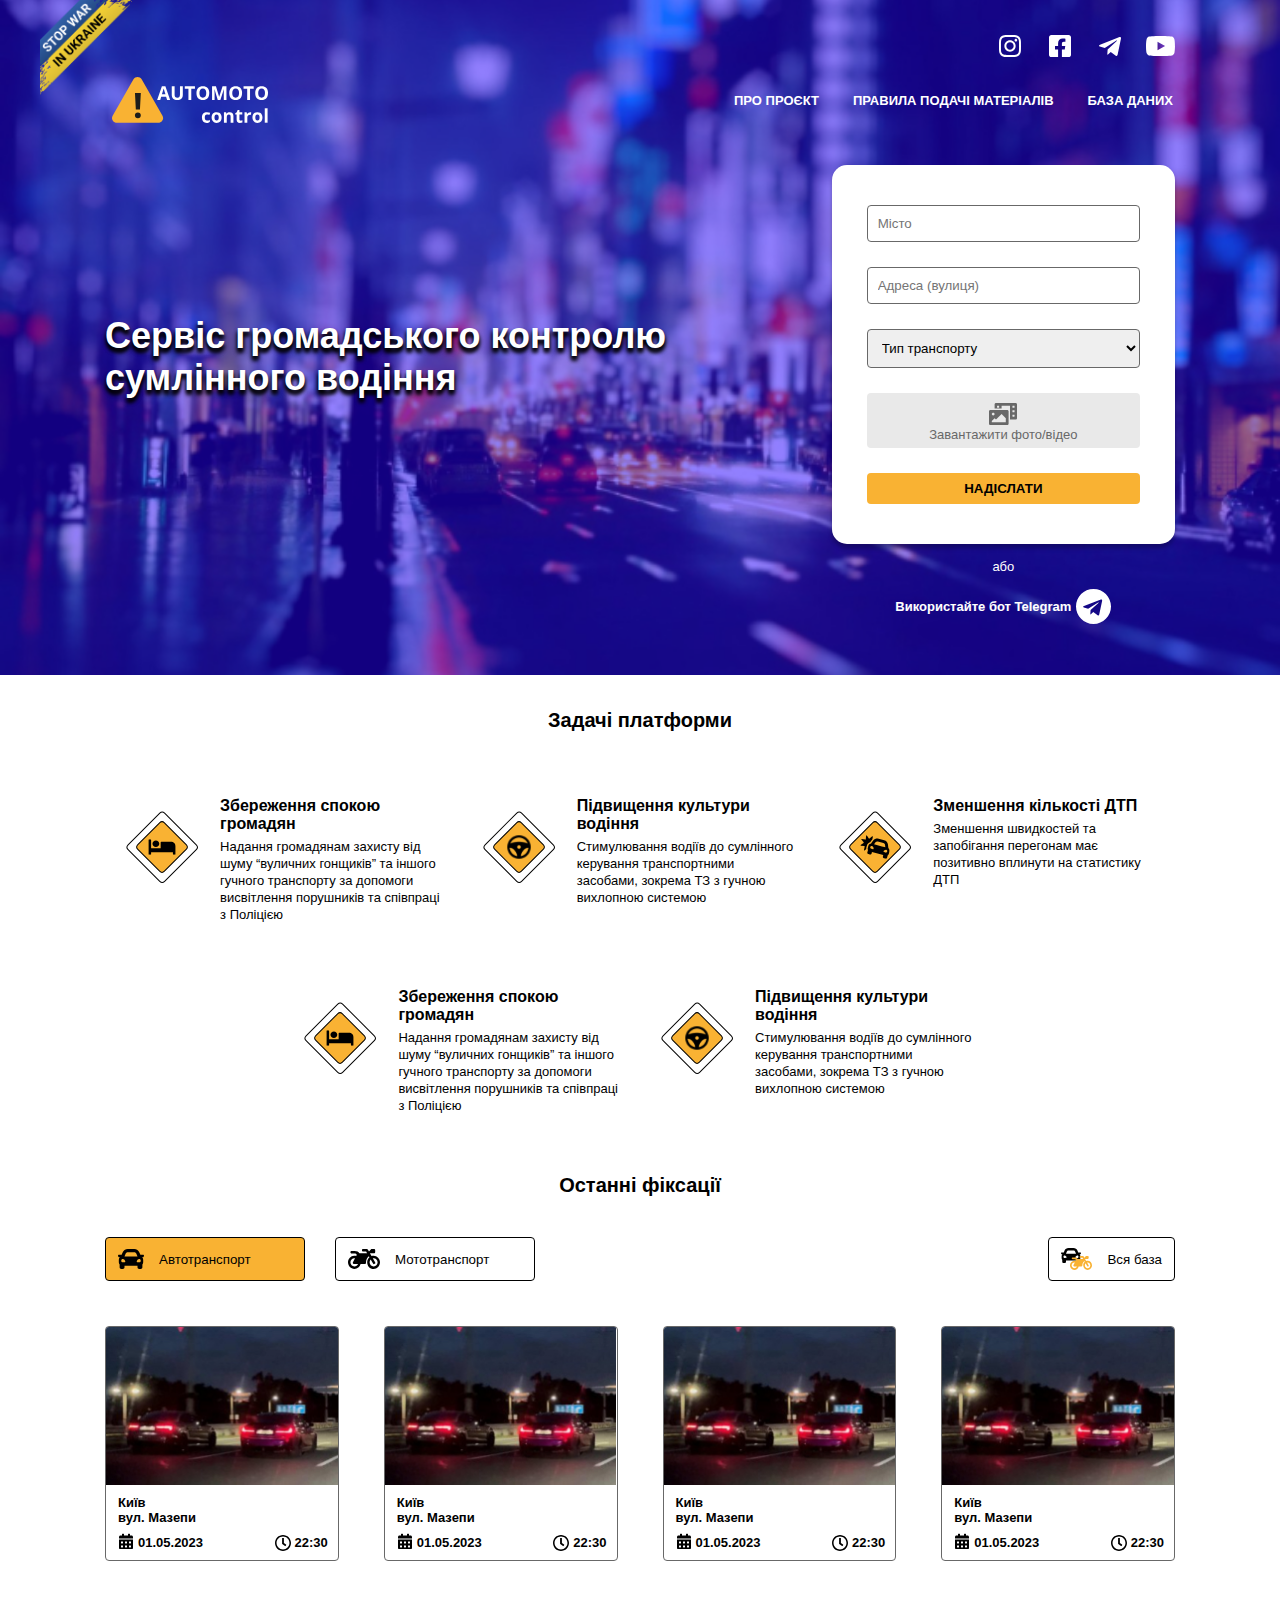
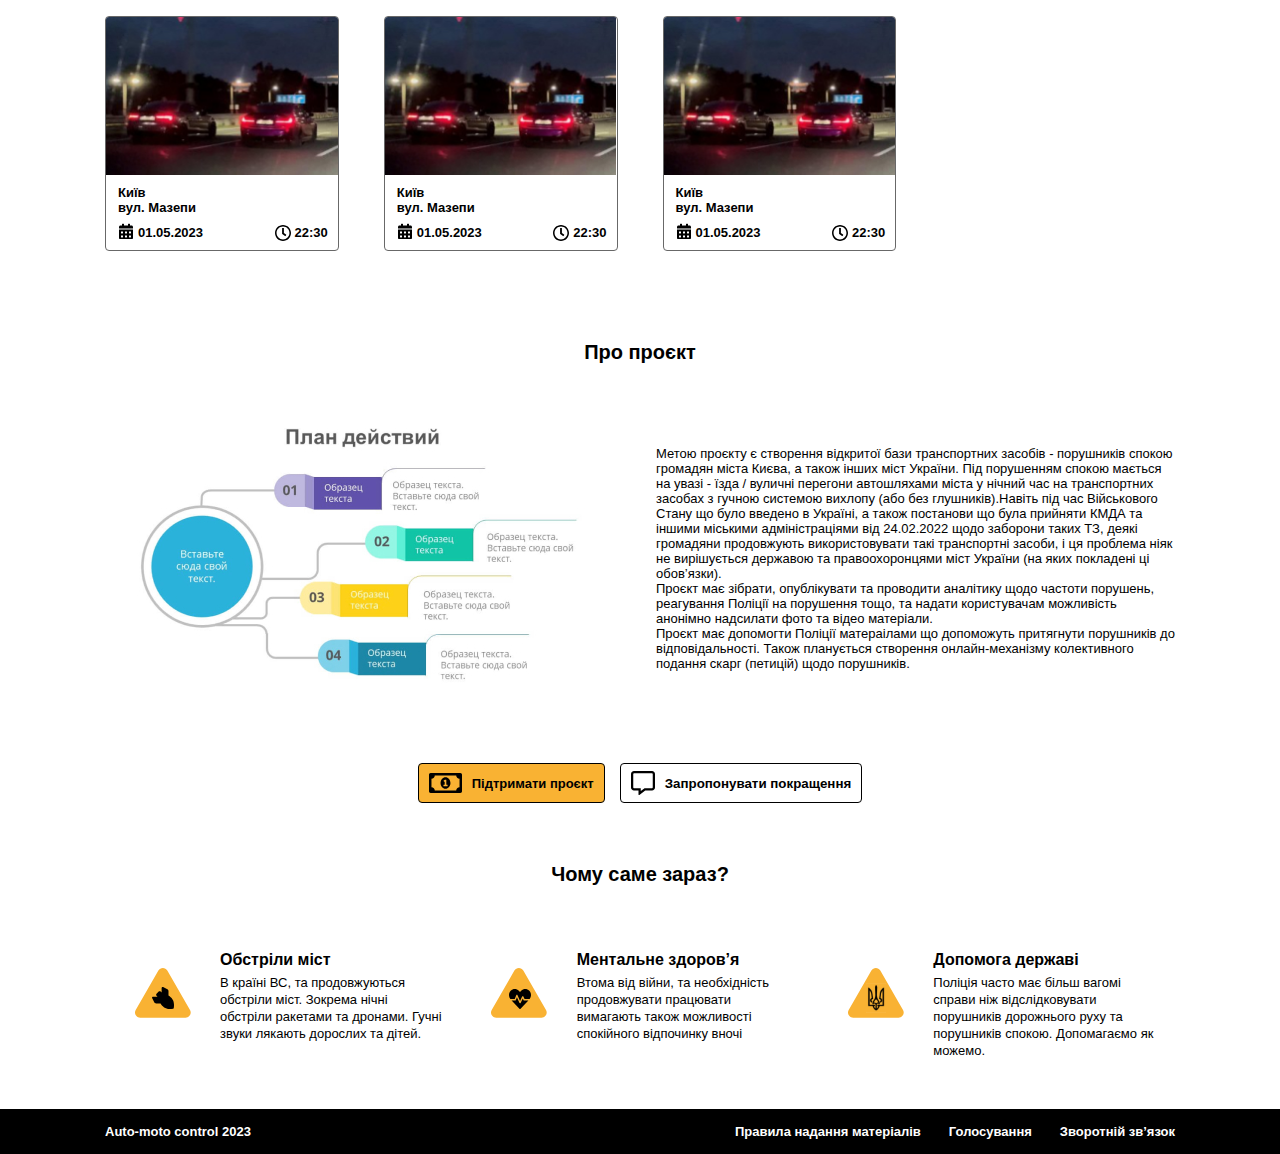
==== index.html @ 88e30402 "Tablet layout was implemented" ====
<!DOCTYPE html>
<html lang="uk">
<head>
  <meta charset="UTF-8">
  <meta http-equiv="X-UA-Compatible" content="IE=edge">
  <meta name="viewport" content="width=device-width, initial-scale=1.0">
  <title>Automoto control</title>
  <link rel="stylesheet" href="./style.css">
</head>
<body>
  <header>
    <div class="container">
      <div class="header-desktop">
        <img src="./images/stop-war-in-ukraine.png" alt="Stop war in Ukraine">
        <div class="social-media">
          <ul class="social-media-list">
            <li>
              <a href="">
                <svg width="22" height="22" viewBox="0 0 22 22" xmlns="http://www.w3.org/2000/svg">
                  <path d="M11.0026 5.35968C7.88117 5.35968 5.36338 7.87803 5.36338 11.0002C5.36338 14.1224 7.88117 16.6407 11.0026 16.6407C14.1241 16.6407 16.6419 14.1224 16.6419 11.0002C16.6419 7.87803 14.1241 5.35968 11.0026 5.35968ZM11.0026 14.6673C8.98546 14.6673 7.33638 13.0227 7.33638 11.0002C7.33638 8.97766 8.98055 7.33312 11.0026 7.33312C13.0247 7.33312 14.6689 8.97766 14.6689 11.0002C14.6689 13.0227 13.0198 14.6673 11.0026 14.6673ZM18.1874 5.12895C18.1874 5.8604 17.5985 6.44458 16.8721 6.44458C16.1457 6.44458 15.5568 5.85549 15.5568 5.12895C15.5568 4.40241 16.1457 3.81332 16.8721 3.81332C17.5985 3.81332 18.1874 4.40241 18.1874 5.12895ZM21.9224 6.46422C21.839 4.70186 21.4365 3.14078 20.1457 1.8546C18.8598 0.568425 17.2991 0.165391 15.5371 0.0775182C13.7212 -0.0260632 8.27871 -0.0260632 6.46276 0.0775182C4.70571 0.160972 3.14497 0.563516 1.85417 1.84969C0.563376 3.13587 0.165339 4.69695 0.0769954 6.45882C-0.026072 8.27518 -0.026072 13.7193 0.0769954 15.5357C0.160431 17.298 0.562885 18.8591 1.85368 20.1453C3.14448 21.4315 4.70031 21.834 6.46227 21.9224C8.27822 22.0255 13.7212 22.0255 15.5371 21.9224C17.2991 21.8389 18.8598 21.4364 20.1457 20.1453C21.4316 18.8591 21.8341 17.298 21.9224 15.5357C22.0255 13.7193 22.0255 8.28008 21.9224 6.46373V6.46422ZM19.5764 17.4851C19.1936 18.4473 18.4525 19.1885 17.4856 19.5763C16.0377 20.1507 12.6021 20.0182 11.0021 20.0182C9.40215 20.0182 5.96166 20.1458 4.51871 19.5763C3.55675 19.1934 2.81565 18.4522 2.42792 17.4851C1.85368 16.0369 1.9862 12.6006 1.9862 11.0002C1.9862 9.39984 1.85859 5.95858 2.42792 4.51532C2.81074 3.55314 3.55184 2.81187 4.51871 2.42405C5.96657 1.84969 9.40215 1.98224 11.0021 1.98224C12.6021 1.98224 16.0426 1.8546 17.4856 2.42405C18.4475 2.80696 19.1887 3.54823 19.5764 4.51532C20.1506 5.96349 20.0181 9.39984 20.0181 11.0002C20.0181 12.6006 20.1506 16.0418 19.5764 17.4851Z"/>
                </svg>
              </a>
            </li>
            <li>
              <a href="">
                <svg width="22" height="22" viewBox="0 0 22 22" xmlns="http://www.w3.org/2000/svg">
                  <path d="M19.6429 0H2.35714C1.05531 0 0 1.05531 0 2.35714V19.6429C0 20.9447 1.05531 22 2.35714 22H9.0971V14.5205H6.00335V11H9.0971V8.31679C9.0971 5.26478 10.9141 3.57893 13.697 3.57893C15.0297 3.57893 16.4234 3.81661 16.4234 3.81661V6.81214H14.8878C13.3748 6.81214 12.9029 7.75107 12.9029 8.71406V11H16.2805L15.7403 14.5205H12.9029V22H19.6429C20.9447 22 22 20.9447 22 19.6429V2.35714C22 1.05531 20.9447 0 19.6429 0Z"/>
                </svg>
              </a>
            </li>
            <li>
              <a href="">
                <svg width="22" height="19" viewBox="0 0 22 19" xmlns="http://www.w3.org/2000/svg">
                  <path d="M21.937 1.72963L18.617 17.8529C18.3665 18.9909 17.7134 19.2741 16.7852 18.738L11.7267 14.8994L9.28582 17.3168C9.01571 17.595 8.78979 17.8276 8.26921 17.8276L8.63264 12.5223L18.008 3.79815C18.4157 3.42389 17.9196 3.21654 17.3745 3.59079L5.78417 11.1062L0.794439 9.49795C-0.290926 9.14898 -0.310571 8.38024 1.02035 7.84415L20.5373 0.101119C21.4409 -0.247848 22.2316 0.308477 21.937 1.72963Z"/>
                </svg>
              </a>
            </li>
            <li>
              <a href="">
                <svg width="29" height="20" viewBox="0 0 29 20" xmlns="http://www.w3.org/2000/svg">
                  <path d="M28.3941 3.12917C28.0606 1.8974 27.0777 0.927083 25.8304 0.597917C23.5688 0 14.5003 0 14.5003 0C14.5003 0 5.43169 0 3.17012 0.598437C1.92225 0.927604 0.939886 1.89792 0.606412 3.12969C0 5.36198 0 10.0203 0 10.0203C0 10.0203 0 14.6786 0.605881 16.9109C0.939355 18.1427 1.92225 19.0724 3.16959 19.4016C5.43116 20 14.4997 20 14.4997 20C14.4997 20 23.5683 20 25.8299 19.4016C27.0777 19.0724 28.0601 18.1427 28.3936 16.9109C28.9995 14.6781 28.9995 10.0203 28.9995 10.0203C28.9995 10.0203 28.9995 5.36198 28.3936 3.12917H28.3941ZM11.534 14.2495V5.79063L19.1137 10.0203L11.534 14.2495Z"/>
                </svg>
              </a>
            </li>
          </ul>
        </div>
        <nav class="header-desktop__navigation">
          <a href="/">
            <img src="./images/logo.svg" alt="Automoto control">
          </a>
          <div class="header-desktop__navigation-container">
            <ul class="header-desktop__navigation-list">
              <li>
                <a href="">
                  ПРО ПРОЄКТ
                </a>
              </li>
              <li>
                <a href="">
                  ПРАВИЛА ПОДАЧІ МАТЕРІАЛІВ
                </a>
              </li>
              <li>
                <a href="">
                  БАЗА ДАНИХ
                </a>
              </li>
            </ul>
          </div>
        </nav>
      </div>
    </div>
  </header>
  <main>
    <section class="greeting">
      <div class="background">
        <div class="background__color"></div>
        <img src="./images/main__background.jpg" alt="Main background">
      </div>
      <div class="container">
        <div class="greeting__content">
          <h1 class="title title--greeting">
            Сервіс громадського контролю сумлінного водіння
          </h1>
          <div class="greeting__content-contact">
            <button class="button--submit open-modal-main">
              Повідомити про порушення
            </button>
            <form class="greeting__form">
              <input name="city" type="text" placeholder="Місто">
              <input name="adress" type="text" placeholder="Адреса (вулиця)">
              <select name="transport">
                <option value="nothing" disabled selected>
                  Тип транспорту
                </option>
                <option value="car">
                  Автотранспорт
                </option>
                <option value="bike">
                  Мототранспорт
                </option>
              </select>
              <label class="upload-label">
                <input type="file" class="upload-input">
                <img src="./images/upload-photo-and-video.svg" alt="Завантажити фото/відео">
                <p>Завантажити фото/відео</p>
              </label>
              <button type="submit" class="button--submit">
                НАДІСЛАТИ
              </button>
            </form>
            <p>або</p>
            <a href="">
              Використайте бот Telegram
              <span>
                <svg width="35" height="35" viewBox="0 0 35 35" xmlns="http://www.w3.org/2000/svg">
                  <path d="M17.5 0C7.83266 0 0 7.83266 0 17.5C0 27.1673 7.83266 35 17.5 35C27.1673 35 35 27.1673 35 17.5C35 7.83266 27.1673 0 17.5 0ZM26.0948 11.9889L23.2228 25.5232C23.0111 26.4829 22.4395 26.7157 21.6421 26.2641L17.2671 23.0393L15.1573 25.0716C14.9244 25.3044 14.7268 25.502 14.2752 25.502L14.5857 21.0494L22.6935 13.7248C23.0464 13.4143 22.6159 13.2379 22.1502 13.5484L12.13 19.8569L7.81149 18.5091C6.87298 18.2127 6.85181 17.5706 8.00907 17.119L24.881 10.6129C25.6643 10.3306 26.3488 10.8034 26.0948 11.9889Z"/>
                </svg>
              </span>
            </a>
          </div>
        </div>
      </div>
    </section>
    <section class="section section--tasks">
      <div class="container">
        <h2 class="title--section">
          Задачі платформи
        </h2>
        <div class="tasks__cards">
          <div class="tasks__card">
            <div class="tasks__card-photo">
              <img src="./images/tasks__card-photo--1.svg" alt="Збереження спокою громадян">
            </div>
            <div class="tasks__card-text">
              <h3 class="title--card">
                Збереження спокою громадян
              </h3>
              <p>
                Надання громадянам захисту від шуму “вуличних гонщиків” та іншого гучного транспорту за допомоги
                висвітлення порушників та співпраці з Поліцією
              </p>
            </div>
          </div>
          <div class="tasks__card">
            <div class="tasks__card-photo">
              <img src="./images/tasks__card-photo--2.svg" alt="Підвищення культури водіння">
            </div>
            <div class="tasks__card-text">
              <h3 class="title--card">
                Підвищення культури водіння
              </h3>
              <p>
                Стимулювання водіїв до сумлінного керування транспортними засобами, зокрема
                ТЗ з гучною вихлопною системою
              </p>
            </div>
          </div>
          <div class="tasks__card">
            <div class="tasks__card-photo">
              <img src="./images/tasks__card-photo--3.svg" alt="Зменшення кількості ДТП">
            </div>
            <div class="tasks__card-text">
              <h3 class="title--card">
                Зменшення кількості ДТП
              </h3>
              <p>
                Зменшення швидкостей та запобігання перегонам має позитивно вплинути на статистику ДТП
              </p>
            </div>
          </div>

          <div class="tasks__card">
            <div class="tasks__card-photo">
              <img src="./images/tasks__card-photo--1.svg" alt="Збереження спокою громадян">
            </div>
            <div class="tasks__card-text">
              <h3 class="title--card">
                Збереження спокою громадян
              </h3>
              <p>
                Надання громадянам захисту від шуму “вуличних гонщиків” та іншого гучного транспорту за допомоги
                висвітлення порушників та співпраці з Поліцією
              </p>
            </div>
          </div>
          <div class="tasks__card">
            <div class="tasks__card-photo">
              <img src="./images/tasks__card-photo--2.svg" alt="Підвищення культури водіння">
            </div>
            <div class="tasks__card-text">
              <h3 class="title--card">
                Підвищення культури водіння
              </h3>
              <p>
                Стимулювання водіїв до сумлінного керування транспортними засобами, зокрема
                ТЗ з гучною вихлопною системою
              </p>
            </div>
          </div>
        </div>
      </div>
    </section>
    <section class="section section--cases">
      <div class="container">
        <h2 class="title--section">
          Останні фіксації
        </h2>
        <div class="cases__buttons">
          <div class="cases__buttons-wrapper">
            <button id="carButton" class="cases__button active">
              <svg width="26" height="20" viewBox="0 0 26 20" xmlns="http://www.w3.org/2000/svg">
                <path d="M25.3903 5.83333H22.35L21.505 3.66667C20.6366 1.43906 18.5643 0 16.2248 0H9.77554C7.43656 0 5.36367 1.43906 4.4948 3.66667L3.6498 5.83333H0.610034C0.213432 5.83333 -0.0775443 6.21562 0.0189401 6.6099L0.323628 7.8599C0.391167 8.13802 0.634917 8.33333 0.914721 8.33333H1.9339C1.25191 8.94427 0.812651 9.83229 0.812651 10.8333V13.3333C0.812651 14.1729 1.12546 14.9307 1.62515 15.5172V18.3333C1.62515 19.2536 2.35285 20 3.25015 20H4.87515C5.77246 20 6.50015 19.2536 6.50015 18.3333V16.6667H19.5002V18.3333C19.5002 19.2536 20.2278 20 21.1252 20H22.7502C23.6475 20 24.3752 19.2536 24.3752 18.3333V15.5172C24.8748 14.9312 25.1877 14.1734 25.1877 13.3333V10.8333C25.1877 9.83229 24.7484 8.94427 24.0669 8.33333H25.0861C25.3659 8.33333 25.6096 8.13802 25.6772 7.8599L25.9819 6.6099C26.0778 6.21562 25.7869 5.83333 25.3903 5.83333ZM7.51222 4.90469C7.88242 3.95573 8.77871 3.33333 9.77554 3.33333H16.2248C17.2216 3.33333 18.1179 3.95573 18.4881 4.90469L19.5002 7.5H6.50015L7.51222 4.90469ZM4.87515 13.3229C3.90015 13.3229 3.25015 12.6583 3.25015 11.6615C3.25015 10.6646 3.90015 10 4.87515 10C5.85015 10 7.31265 11.4953 7.31265 12.4922C7.31265 13.4891 5.85015 13.3229 4.87515 13.3229ZM21.1252 13.3229C20.1502 13.3229 18.6877 13.4891 18.6877 12.4922C18.6877 11.4953 20.1502 10 21.1252 10C22.1002 10 22.7502 10.6646 22.7502 11.6615C22.7502 12.6583 22.1002 13.3229 21.1252 13.3229Z"/>
              </svg>
              Автотранспорт
            </button>
            <button id="bikeButton" class="cases__button">
              <svg width="32" height="20" viewBox="0 0 32 20" xmlns="http://www.w3.org/2000/svg">
                <path d="M25.641 6.66649C24.8961 6.66129 24.1863 6.78628 23.5214 7.02586L21.8768 4.16656H25.9959C26.6607 4.16656 27.1956 3.60928 27.1956 2.91659V1.24997C27.1956 0.557277 26.6607 0 25.9959 0H23.7314C23.3915 0 23.0665 0.151038 22.8416 0.411448L20.967 2.58327L19.8272 0.604151C19.6073 0.229161 19.2174 0 18.7975 0H14.7983C14.3584 0 13.9985 0.37499 13.9985 0.833312V1.66662C13.9985 2.12494 14.3584 2.49994 14.7983 2.49994H18.1176L19.0774 4.16656H11.3941C10.5093 2.96346 9.14956 2.08328 6.40017 2.08328H3.62577C2.95092 2.08328 2.38604 2.65618 2.40104 3.35929C2.41104 4.03635 2.94592 4.58321 3.60078 4.58321H6.40017C7.6249 4.58321 8.33474 5.15091 8.78964 5.87485L8.22477 6.94253C7.57491 6.73941 6.88006 6.64566 6.16022 6.6717C2.79595 6.7967 0.0815478 9.66642 0.00156528 13.1767C-0.0784172 16.9319 2.81595 19.9995 6.40017 19.9995C9.37951 19.9995 11.884 17.8745 12.5988 14.9996H16.8079C17.4927 14.9996 18.0376 14.4059 18.0076 13.6924C17.9027 11.2393 18.8824 8.81227 20.817 7.1821L21.4419 8.26541C20.0622 9.49975 19.1874 11.333 19.2024 13.3799C19.2274 17.0048 22.0617 19.9682 25.541 19.9995C29.1202 20.0359 32.0296 17.0048 31.9996 13.2757C31.9646 9.65079 29.1202 6.69253 25.641 6.66649ZM6.40017 17.4995C4.19565 17.4995 2.40104 15.6298 2.40104 13.333C2.40104 11.0362 4.19565 9.16643 6.40017 9.16643C6.61012 9.16643 6.82007 9.18205 7.02503 9.21851L4.95048 13.1455C4.51058 13.9788 5.09045 14.9996 6.00025 14.9996H10.0644C9.4445 16.4683 8.03481 17.4995 6.40017 17.4995ZM29.5901 13.5621C29.4801 15.6767 27.8405 17.385 25.8159 17.4943C23.5114 17.6245 21.5968 15.7079 21.5968 13.333C21.5968 12.2184 22.0168 11.208 22.7016 10.4633L25.1711 14.7548C25.396 15.1506 25.8909 15.2756 26.2708 15.0413L26.9557 14.6142C27.3356 14.3798 27.4556 13.8642 27.2306 13.4684L24.8011 9.25497C25.0611 9.19768 25.326 9.17164 25.596 9.17164C27.8755 9.16643 29.7101 11.1612 29.5901 13.5621Z"/>
              </svg>
              Мототранспорт
            </button>
          </div>
          <button id="allButton" class="cases__button cases__button--all">
            <svg width="31" height="22" viewBox="0 0 31 22" xmlns="http://www.w3.org/2000/svg">
              <path d="M19.5307 4.375H17.1921L16.5421 2.75C15.8741 1.0793 14.28 0 12.4803 0H7.5194C5.72018 0 4.12564 1.0793 3.45728 2.75L2.80728 4.375H0.468999C0.163921 4.375 -0.0599078 4.66172 0.0143111 4.95742L0.248686 5.89492C0.30064 6.10352 0.48814 6.25 0.703375 6.25H1.48736C0.96275 6.7082 0.624859 7.37422 0.624859 8.125V10C0.624859 10.6297 0.865484 11.198 1.24986 11.6379V13.75C1.24986 14.4402 1.80963 15 2.49986 15H3.74986C4.4401 15 4.99986 14.4402 4.99986 13.75V12.5H14.9999V13.75C14.9999 14.4402 15.5596 15 16.2499 15H17.4999C18.1901 15 18.7499 14.4402 18.7499 13.75V11.6379C19.1343 11.1984 19.3749 10.6301 19.3749 10V8.125C19.3749 7.37422 19.037 6.7082 18.5128 6.25H19.2968C19.512 6.25 19.6995 6.10352 19.7514 5.89492L19.9858 4.95742C20.0597 4.66172 19.8358 4.375 19.5307 4.375ZM5.77838 3.67852C6.06315 2.9668 6.7526 2.5 7.5194 2.5H12.4803C13.2471 2.5 13.9366 2.9668 14.2214 3.67852L14.9999 5.625H4.99986L5.77838 3.67852ZM3.74986 9.99219C2.99986 9.99219 2.49986 9.49375 2.49986 8.74609C2.49986 7.99844 2.99986 7.5 3.74986 7.5C4.49986 7.5 5.62487 8.62148 5.62487 9.36914C5.62487 10.1168 4.49986 9.99219 3.74986 9.99219ZM16.2499 9.99219C15.4999 9.99219 14.3749 10.1168 14.3749 9.36914C14.3749 8.62148 15.4999 7.5 16.2499 7.5C16.9999 7.5 17.4999 7.99844 17.4999 8.74609C17.4999 9.49375 16.9999 9.99219 16.2499 9.99219Z" fill="black"/>
              <path d="M26.6283 12.6666C26.1162 12.6629 25.6282 12.7504 25.1711 12.9181L24.0404 10.9166H26.8723C27.3294 10.9166 27.6971 10.5265 27.6971 10.0416V8.87499C27.6971 8.3901 27.3294 8 26.8723 8H25.3154C25.0817 8 24.8583 8.10573 24.7037 8.28802L23.4149 9.8083L22.6313 8.42291C22.4801 8.16041 22.212 8 21.9233 8H19.1739C18.8715 8 18.6241 8.2625 18.6241 8.58332V9.16665C18.6241 9.48748 18.8715 9.74997 19.1739 9.74997H21.4559L22.1158 10.9166H16.8335C16.2252 10.0744 15.2904 9.45831 13.4002 9.45831H11.4928C11.0288 9.45831 10.6404 9.85934 10.6508 10.3515C10.6576 10.8255 11.0254 11.2083 11.4756 11.2083H13.4002C14.2422 11.2083 14.7302 11.6057 15.0429 12.1124L14.6546 12.8598C14.2078 12.7176 13.7301 12.652 13.2352 12.6702C10.9223 12.7577 9.0561 14.7666 9.00111 17.2238C8.94612 19.8524 10.936 21.9998 13.4002 21.9998C15.4485 21.9998 17.1703 20.5123 17.6618 18.4998H20.5555C21.0264 18.4998 21.401 18.0842 21.3803 17.5847C21.3082 15.8676 21.9818 14.1686 23.3118 13.0275L23.7414 13.7858C22.7928 14.6499 22.1914 15.9332 22.2017 17.366C22.2189 19.9035 24.1676 21.9779 26.5595 21.9998C29.0203 22.0253 31.0205 19.9035 30.9998 17.2931C30.9758 14.7556 29.0203 12.6848 26.6283 12.6666ZM13.4002 20.2498C11.8846 20.2498 10.6508 18.941 10.6508 17.3332C10.6508 15.7254 11.8846 14.4166 13.4002 14.4166C13.5445 14.4166 13.6889 14.4275 13.8298 14.453L12.4035 17.2019C12.1011 17.7853 12.4997 18.4998 13.1252 18.4998H15.9193C15.4932 19.5279 14.524 20.2498 13.4002 20.2498ZM29.3433 17.4936C29.2677 18.9738 28.1405 20.1696 26.7486 20.2462C25.1642 20.3373 23.8479 18.9957 23.8479 17.3332C23.8479 16.553 24.1366 15.8457 24.6075 15.3244L26.3052 18.3285C26.4599 18.6056 26.8001 18.6931 27.0613 18.529L27.5321 18.23C27.7933 18.066 27.8758 17.7051 27.7212 17.428L26.0509 14.4785C26.2296 14.4384 26.4118 14.4202 26.5973 14.4202C28.1645 14.4166 29.4258 15.8129 29.3433 17.4936Z" fill="#F9B233"/>
              </svg>
            Вся база
          </button>
        </div>
        <div id="carContent" class="cases__cards active">
          <div class="cases__card">
            <div class="cases__card-photo">
              <img src="./images/cases__card-photo.jpg" alt="">
            </div>
            <p>
              Київ
            </p>
            <p>
              вул. Мазепи
            </p>
            <div class="cases__card-info">
              <p>
                01.05.2023
              </p>
              <p>
                22:30
              </p>
            </div>
          </div>
          <div class="cases__card">
            <div class="cases__card-photo">
              <img src="./images/cases__card-photo.jpg" alt="">
            </div>
            <p>
              Київ
            </p>
            <p>
              вул. Мазепи
            </p>
            <div class="cases__card-info">
              <p>
                01.05.2023
              </p>
              <p>
                22:30
              </p>
            </div>
          </div>
          <div class="cases__card">
            <div class="cases__card-photo">
              <img src="./images/cases__card-photo.jpg" alt="">
            </div>
            <p>
              Київ
            </p>
            <p>
              вул. Мазепи
            </p>
            <div class="cases__card-info">
              <p>
                01.05.2023
              </p>
              <p>
                22:30
              </p>
            </div>
          </div>
          <div class="cases__card">
            <div class="cases__card-photo">
              <img src="./images/cases__card-photo.jpg" alt="">
            </div>
            <p>
              Київ
            </p>
            <p>
              вул. Мазепи
            </p>
            <div class="cases__card-info">
              <p>
                01.05.2023
              </p>
              <p>
                22:30
              </p>
            </div>
          </div>
          <div class="cases__card">
            <div class="cases__card-photo">
              <img src="./images/cases__card-photo.jpg" alt="">
            </div>
            <p>
              Київ
            </p>
            <p>
              вул. Мазепи
            </p>
            <div class="cases__card-info">
              <p>
                01.05.2023
              </p>
              <p>
                22:30
              </p>
            </div>
          </div>
          <div class="cases__card">
            <div class="cases__card-photo">
              <img src="./images/cases__card-photo.jpg" alt="">
            </div>
            <p>
              Київ
            </p>
            <p>
              вул. Мазепи
            </p>
            <div class="cases__card-info">
              <p>
                01.05.2023
              </p>
              <p>
                22:30
              </p>
            </div>
          </div>
          <div class="cases__card">
            <div class="cases__card-photo">
              <img src="./images/cases__card-photo.jpg" alt="">
            </div>
            <p>
              Київ
            </p>
            <p>
              вул. Мазепи
            </p>
            <div class="cases__card-info">
              <p>
                01.05.2023
              </p>
              <p>
                22:30
              </p>
            </div>
          </div>
        </div>
        <div id="bikeContent" class="cases__cards">
          <div class="cases__card">
            <div class="cases__card-photo">
              <img src="./images/cases__card-photo.jpg" alt="">
            </div>
            <p>
              Черкаси
            </p>
            <p>
              вул. Чорновола
            </p>
            <div class="cases__card-info">
              <p>
                01.05.2023
              </p>
              <p>
                22:30
              </p>
            </div>
          </div>
          <div class="cases__card">
            <div class="cases__card-photo">
              <img src="./images/cases__card-photo.jpg" alt="">
            </div>
            <p>
              Київ
            </p>
            <p>
              вул. Мазепи
            </p>
            <div class="cases__card-info">
              <p>
                01.05.2023
              </p>
              <p>
                22:30
              </p>
            </div>
          </div>
          <div class="cases__card">
            <div class="cases__card-photo">
              <img src="./images/cases__card-photo.jpg" alt="">
            </div>
            <p>
              Київ
            </p>
            <p>
              вул. Мазепи
            </p>
            <div class="cases__card-info">
              <p>
                01.05.2023
              </p>
              <p>
                22:30
              </p>
            </div>
          </div>
          <div class="cases__card">
            <div class="cases__card-photo">
              <img src="./images/cases__card-photo.jpg" alt="">
            </div>
            <p>
              Київ
            </p>
            <p>
              вул. Мазепи
            </p>
            <div class="cases__card-info">
              <p>
                01.05.2023
              </p>
              <p>
                22:30
              </p>
            </div>
          </div>
          <div class="cases__card">
            <div class="cases__card-photo">
              <img src="./images/cases__card-photo.jpg" alt="">
            </div>
            <p>
              Київ
            </p>
            <p>
              вул. Мазепи
            </p>
            <div class="cases__card-info">
              <p>
                01.05.2023
              </p>
              <p>
                22:30
              </p>
            </div>
          </div>
          <div class="cases__card">
            <div class="cases__card-photo">
              <img src="./images/cases__card-photo.jpg" alt="">
            </div>
            <p>
              Київ
            </p>
            <p>
              вул. Мазепи
            </p>
            <div class="cases__card-info">
              <p>
                01.05.2023
              </p>
              <p>
                22:30
              </p>
            </div>
          </div>
          <div class="cases__card">
            <div class="cases__card-photo">
              <img src="./images/cases__card-photo.jpg" alt="">
            </div>
            <p>
              Київ
            </p>
            <p>
              вул. Мазепи
            </p>
            <div class="cases__card-info">
              <p>
                01.05.2023
              </p>
              <p>
                22:30
              </p>
            </div>
          </div>
        </div>
      </div>
    </section>
    <section class="section section--project">
      <div class="container">
        <h2 class="title--section">
          Про проєкт
        </h2>
        <div class="project__content">
          <div class="project__content-photo">
            <img src="./images/project__plan.jpg" alt="Про проєкт">
          </div>
          <div class="project__content-description">
            <div class="project__content-text hidden">
              <p>
                Метою проєкту є створення відкритої бази транспортних засобів - порушників спокою громадян міста Києва,
                а також інших міст України. Під порушенням спокою мається на увазі - їзда / вуличні перегони автошляхами
                міста у нічний час на транспортних засобах з гучною системою вихлопу (або без глушників).Навіть під час
                Військового Стану що було введено в Україні, а також постанови що була прийняти КМДА та іншими міськими
                адміністраціями від 24.02.2022 щодо заборони таких ТЗ,  деякі громадяни продовжують використовувати такі
                транспортні засоби, і ця проблема ніяк не вирішується державою та правоохоронцями міст України (на яких
                покладені ці обов’язки).
              </p>
              <p>
                Проєкт має зібрати, опублікувати та проводити аналітику щодо частоти порушень,
                реагування Поліції на порушення тощо, та надати користувачам можливість анонімно надсилати фото та відео
                матеріали.
              </p>
              <p>
                Проєкт має допомогти Поліції матераілами що допоможуть притягнути порушників до
                відповідальності. Також  планується створення онлайн-механізму колективного подання скарг (петицій)
                щодо порушників.
              </p>
            </div>
            <button type="button" class="more-project-text">
              Більше
            </button>
          </div>
        </div>
        <div class="project__buttons">
          <a href="">
            <svg width="33" height="20" viewBox="0 0 33 20" xmlns="http://www.w3.org/2000/svg">
              <path d="M16.5 4.16667C13.7662 4.16667 11.55 6.77812 11.55 10C11.55 13.2219 13.7662 15.8333 16.5 15.8333C19.2338 15.8333 21.45 13.2224 21.45 10C21.45 6.7776 19.2338 4.16667 16.5 4.16667ZM18.5625 12.9167C18.5625 13.1469 18.3779 13.3333 18.15 13.3333H14.85C14.6221 13.3333 14.4375 13.1469 14.4375 12.9167V12.0833C14.4375 11.8531 14.6221 11.6667 14.85 11.6667H15.675V8.77917L15.6508 8.79531C15.4615 8.92292 15.2058 8.87135 15.0795 8.68021L14.6216 7.98646C14.4952 7.79531 14.5463 7.53698 14.7355 7.40937L15.526 6.87656C15.7291 6.73958 15.9679 6.66667 16.2123 6.66667H16.9125C17.1404 6.66667 17.325 6.85312 17.325 7.08333V11.6667H18.15C18.3779 11.6667 18.5625 11.8531 18.5625 12.0833V12.9167ZM31.35 0H1.65C0.738891 0 0 0.746354 0 1.66667V18.3333C0 19.2536 0.738891 20 1.65 20H31.35C32.2611 20 33 19.2536 33 18.3333V1.66667C33 0.746354 32.2611 0 31.35 0ZM30.525 14.1667C28.7023 14.1667 27.225 15.6589 27.225 17.5H5.775C5.775 15.6589 4.29773 14.1667 2.475 14.1667V5.83333C4.29773 5.83333 5.775 4.34115 5.775 2.5H27.225C27.225 4.34115 28.7023 5.83333 30.525 5.83333V14.1667Z"/>
            </svg>
            Підтримати проєкт
          </a>
          <button type="button" class="open-modal open-modal--aditional">
            <svg width="24" height="24" viewBox="0 0 24 24" xmlns="http://www.w3.org/2000/svg">
              <path d="M21 0H3C1.34531 0 0 1.34531 0 3V16.5C0 18.1547 1.34531 19.5 3 19.5H7.5V23.4375C7.5 23.7703 7.77187 24 8.0625 24C8.175 24 8.29219 23.9672 8.39531 23.8875L14.25 19.5H21C22.6547 19.5 24 18.1547 24 16.5V3C24 1.34531 22.6547 0 21 0ZM21.75 16.5C21.75 16.9125 21.4125 17.25 21 17.25H13.5L12.9 17.7L9.75 20.0625V17.25H3C2.5875 17.25 2.25 16.9125 2.25 16.5V3C2.25 2.5875 2.5875 2.25 3 2.25H21C21.4125 2.25 21.75 2.5875 21.75 3V16.5Z"/>
            </svg>
            Запропонувати покращення
          </button>
        </div>
      </div>
    </section>
    <section class="section section--reasons">
      <div class="container">
        <h2 class="title--section">
          Чому саме зараз?
        </h2>
        <div class="tasks__cards">
          <div class="tasks__card">
            <div class="tasks__card-photo">
              <img src="./images/reasons__card-photo--1.svg" alt="Обстріли міст">
            </div>
            <div class="tasks__card-text">
              <h3 class="title--card">
                Обстріли міст
              </h3>
              <p>
                В країні ВС, та продовжуються обстріли міст. Зокрема нічні обстріли ракетами та дронами. Гучні
                звуки лякають дорослих та дітей.
              </p>
            </div>
          </div>
          <div class="tasks__card">
            <div class="tasks__card-photo">
              <img src="./images/reasons__card-photo--2.svg" alt="Ментальне здоров’я">
            </div>
            <div class="tasks__card-text">
              <h3 class="title--card">
                Ментальне здоров’я
              </h3>
              <p>
                Втома від війни, та необхідність продовжувати працювати вимагають також можливості спокійного
                відпочинку вночі
              </p>
            </div>
          </div>
          <div class="tasks__card">
            <div class="tasks__card-photo">
              <img src="./images/reasons__card-photo--3.svg" alt="Допомога державі">
            </div>
            <div class="tasks__card-text">
              <h3 class="title--card">
                Допомога державі
              </h3>
              <p>
                Поліція часто має більш вагомі справи ніж відслідковувати порушників дорожнього руху та
                порушників спокою. Допомагаємо як можемо.
              </p>
            </div>
          </div>
        </div>
      </div>
    </section>
    <section class="modal modal--additional">
      <div class="modal__wrapper">
        <button type="button" class="close-modal close-modal--additional">
          <svg width="14" height="14" viewBox="0 0 14 14" xmlns="http://www.w3.org/2000/svg">
            <path d="M0.413849 11.6088C-0.13277 12.1554 -0.13277 13.0431 0.413849 13.5898C0.960468 14.1364 1.84818 14.1364 2.39479 13.5898L6.99951 8.98067L11.609 13.5858C12.1557 14.1324 13.0429 14.1324 13.5895 13.5858C14.1362 13.0392 14.1362 12.1515 13.5895 11.6049L8.98046 7.00016L13.5852 2.39107C14.1318 1.84445 14.1318 0.956742 13.5852 0.410123C13.0386 -0.136496 12.1508 -0.136496 11.6042 0.410123L6.99951 5.01921L2.39042 0.414495C1.8438 -0.132124 0.956095 -0.132124 0.409476 0.414495C-0.137143 0.961114 -0.137143 1.84882 0.409476 2.39544L5.01857 7.00016L0.413849 11.6092V11.6088Z"/>
          </svg>
        </button>
        <form action="" class="modal__form">
          <input name="name" type="text" placeholder="Ім'я">
          <input name="phone" type="tel" placeholder="Телефон">
          <input name="email" type="email" placeholder="E-main">
          <textarea name="message" placeholder="Повідомлення"></textarea>
          <button type="submit" class="button--submit">Надіслати</button>
        </form>
      </div>
    </section>
    <section class="modal modal--main">
      <div class="modal__wrapper">
        <button type="button" class="close-modal close-modal--main">
          <svg width="14" height="14" viewBox="0 0 14 14" xmlns="http://www.w3.org/2000/svg">
            <path d="M0.413849 11.6088C-0.13277 12.1554 -0.13277 13.0431 0.413849 13.5898C0.960468 14.1364 1.84818 14.1364 2.39479 13.5898L6.99951 8.98067L11.609 13.5858C12.1557 14.1324 13.0429 14.1324 13.5895 13.5858C14.1362 13.0392 14.1362 12.1515 13.5895 11.6049L8.98046 7.00016L13.5852 2.39107C14.1318 1.84445 14.1318 0.956742 13.5852 0.410123C13.0386 -0.136496 12.1508 -0.136496 11.6042 0.410123L6.99951 5.01921L2.39042 0.414495C1.8438 -0.132124 0.956095 -0.132124 0.409476 0.414495C-0.137143 0.961114 -0.137143 1.84882 0.409476 2.39544L5.01857 7.00016L0.413849 11.6092V11.6088Z"/>
          </svg>
        </button>
        <div class="greeting__content-contact">
          <form class="greeting__form">
            <input name="city" type="text" placeholder="Місто">
            <input name="adress" type="text" placeholder="Адреса (вулиця)">
            <select name="transport">
              <option value="nothing" disabled selected>
                Тип транспорту
              </option>
              <option value="car">
                Автотранспорт
              </option>
              <option value="bike">
                Мототранспорт
              </option>
            </select>
            <label class="upload-label">
              <input type="file" class="upload-input">
              <img src="./images/upload-photo-and-video.svg" alt="Завантажити фото/відео">
              <p>Завантажити фото/відео</p>
            </label>
            <button type="submit" class="button--submit">
              НАДІСЛАТИ
            </button>
          </form>
          <p>або</p>
          <a href="">
            Використайте бот Telegram
            <span>
              <svg width="35" height="35" viewBox="0 0 35 35" xmlns="http://www.w3.org/2000/svg">
                <path d="M17.5 0C7.83266 0 0 7.83266 0 17.5C0 27.1673 7.83266 35 17.5 35C27.1673 35 35 27.1673 35 17.5C35 7.83266 27.1673 0 17.5 0ZM26.0948 11.9889L23.2228 25.5232C23.0111 26.4829 22.4395 26.7157 21.6421 26.2641L17.2671 23.0393L15.1573 25.0716C14.9244 25.3044 14.7268 25.502 14.2752 25.502L14.5857 21.0494L22.6935 13.7248C23.0464 13.4143 22.6159 13.2379 22.1502 13.5484L12.13 19.8569L7.81149 18.5091C6.87298 18.2127 6.85181 17.5706 8.00907 17.119L24.881 10.6129C25.6643 10.3306 26.3488 10.8034 26.0948 11.9889Z"/>
              </svg>
            </span>
          </a>
        </div>
      </div>
    </section>
  </main>
  <footer>
    <div class="container">
      <div class="footer__content">
        <p>
          Auto-moto control 2023
        </p>
        <div class="footer__nav">
          <ul class="footer__nav-list">
            <li>
              <a href="">Правила надання матеріалів</a>
            </li>
            <li>
              <a href="">Голосування</a>
            </li>
            <li>
              <a href="">Зворотній зв’язок</a>
            </li>
          </ul>
        </div>
      </div>
    </div>
  </footer>

  <script src="./index.js"></script>
</body>
</html>
---- style.css ----
/*#region variables*/
:root {
  --black-color: #000000;
  --white-color: #ffffff;
  --accent-orange-color: #f9b233;

  --form-light-grey-color: #e9e9e9;
  --form-dark-grey-color: #686868;

  --padding-container-desktop: 65px;
  --padding-container-tablet: 25px;
  --padding-container-phone: 15px;

  --geeting-section-height: 675px;
  --greeting-section-height-tablet: 435px;
  --greeting-section-height-phone: 510px;
}
/*#endregion variables*/

/*#region fonts*/
@font-face {
  font-family: 'Open Sans', sans-serif;
  src: url('./fonts/OpenSans-Regular.ttf') format('truetype');
  font-weight: 400;
  font-style: normal;
}

@font-face {
  font-family: 'Open Sans', sans-serif;
  src: url('./fonts/OpenSans-Bold.ttf') format('truetype');
  font-weight: 700;
  font-style: normal;
}
/*#endregion fonts*/

/*#region normalizedCSS*/
*,
html {
  box-sizing: border-box;
}

body {
  margin: 0;
}

h1,
h2,
h3,
h4,
p,
ul {
  margin: 0;
  padding: 0;
  font-size: inherit;
}

a {
  display: block;
  text-decoration: none;
  color: inherit;
  cursor: pointer;
}

ul {
  list-style-type: none;
}

button {
  display: block;
  cursor: pointer;
}
/*#endregion normalizedCSS*/

/*#region generalStyles*/
html {
  scroll-behavior: smooth;
}

body {
  font-family: 'Open Sans', sans-serif;
  font-size: 13px;
  font-weight: 400;
  color: var(--black-color);
}

img {
  display: block;
  max-width: 100%;
  max-height: 100%;
  object-fit: cover;
}

.section {
  padding-top: 35px;
  padding-bottom: 25px;
}

.container {
  width: 100%;
  max-width: 1200px;
  padding-right: var(--padding-container-desktop);
  padding-left: var(--padding-container-desktop);
  margin: 0 auto;
}

.title {
  font-weight: 700;
  font-size: 36px;
  color: #FFFFFF;
  text-shadow: 0px 4px 4px rgba(0, 0, 0, 0.95), 0px 4px 4px #000000;
}

.title--section {
  margin-bottom: 40px;
  font-weight: 700;
  font-size: 20px;
  text-align: center;
}

.title--card {
  font-weight: 700;
  font-size: 16px;
}

.button--submit {
  width: 100%;
  padding: 7px;
  font-weight: 700;
  text-transform: uppercase;
  background-color: var(--accent-orange-color);
  border: 1px solid transparent;
  border-radius: 4px;
  transition: all 0.4s;
}
.button--submit:hover {
  background-color: var(--white-color);
  border-color: var(--accent-orange-color);
  color: var(--accent-orange-color);
}
/*#endregion generalStyles*/

/*#region header*/
.header-desktop {
  position: relative;
  margin-top: 35px;
}
.header-desktop > img {
  position: absolute;
  top: -35px;
  left: -65px;
}
.social-media {
  width: max-content;
  margin-left: auto;
  margin-bottom: 10px;
}
.social-media-list {
  display: flex;
  align-items: center;
  gap: 20px;
}
.social-media-list li {
  display: flex;
  align-items: center;
  justify-content: center;
  width: 30px;
  height: 25px;
}
.social-media-list li a {
  padding: 2px;
}
.social-media-list li a svg {
  fill: var(--white-color);
  transition: fill 0.4s;
}
.social-media-list li:hover a svg {
  fill: var(--accent-orange-color);
}

.header-desktop__navigation {
  display: flex;
  align-items: center;
  justify-content: space-between;
}
.header-desktop__navigation > a {
  height: 60px;
  padding: 7px;
  border-radius: 10px;
  background-color: transparent;
  transition: transform 0.4s;
}
.header-desktop__navigation > a:hover {
  transform: scale(1.02);
  text-decoration: none;
}
.header-desktop__navigation-list {
  display: flex;
  align-items: center;
  gap: 30px;
}
.header-desktop__navigation-list li a {
  padding: 2px;
  font-weight: 700;
  text-transform: uppercase;
  color: var(--white-color);
  transition: color 0.4s;
}
.header-desktop__navigation-list li:hover a {
  color: var(--accent-orange-color);
  text-decoration: none;
}
/*#endregion header*/

/*#region greeting*/
.background {
  position: absolute;
  top: 0;
  left: 0;
  right: 0;
  z-index: -1;
  height: var(--geeting-section-height);
}
.background__color {
  width: 100%;
  height: var(--geeting-section-height);
  background: rgba(36, 0, 255, 0.5);
}
.background img {
  position: absolute;
  top: 0;
  z-index: -2;
  width: 100%;
  height: var(--geeting-section-height);
}

.greeting__content {
  display: flex;
  align-items: center;
  justify-content: space-between;
  margin-top: 35px;
  margin-bottom: 50px;
}

.title--greeting {
  flex-basis: 66.66%;
  margin-right: 40px;
  margin-top: -75px;
}
.greeting__content-contact {
  flex-basis: 33.33%;
}

.greeting__form {
  min-width: 300px;
  padding: 40px 35px;
  margin-bottom: 15px;
  background-color: var(--white-color);
  border-radius: 15px;
  box-shadow: 0px 4px 4px rgba(0, 0, 0, 0.25);
}

.greeting__form input,
.greeting__form select {
  display: block;
  width: 100%;
  padding: 10px;
  margin-bottom: 25px;
  border: 1px solid var(--form-dark-grey-color);
  border-radius: 4px;
}
.greeting__form select option{
  display: block;
  padding: 10px;
}
.greeting__form label {
  position: relative;
  display: block;
  width: 100%;
  height: 55px;
  padding: 10px 5px 5px;
  margin-bottom: 25px;
  background-color: var(--form-light-grey-color);
  border-radius: 4px;
  cursor: pointer;
}
.greeting__form label.success {
  background-color: #52FF6E;
}
.greeting__form label.fail {
  background-color: #FF8484;
}
.greeting__form input[type="file"] {
  position: absolute;
  top: 0;
  right: 0;
  bottom: 0;
  left: 0;
  padding: 0;
  width: 100%;
  height: 100%;
  z-index: -1;
}
.greeting__form .upload-label img {
  margin: 0 auto 2px;
}
.greeting__form .upload-label p {
  text-align: center;
  color: var(--form-dark-grey-color);
}

.greeting__content-contact > p {
  margin-bottom: 15px;
  text-align: center;
  color: var(--white-color);
}

.greeting__content-contact > a {
  display: flex;
  align-items: center;
  width: max-content;
  margin: 0 auto;
  font-weight: 700;
  -webkit-text-stroke: 0.05px var(--white-color);
  line-height: 35px;
  color: var(--white-color);
  transition: all 0.4s;
}
.greeting__content-contact > a:hover {
  color: var(--accent-orange-color);
  -webkit-text-stroke: 0.05px var(--accent-orange-color);
}
.greeting__content-contact > a span {
  display: flex;
  align-items: center;
  justify-content: center;
  height: 35px;
  width: 35px;
  margin-left: 5px;
}
.greeting__content-contact > a span svg {
  height: 35px;
  width: 35px;
  fill: var(--white-color);
  transition: fill 0.4s;
}
.greeting__content-contact > a:hover span svg {
  fill: var(--accent-orange-color);
}

.button--submit.open-modal-main {
  display: none;
}
/*#endregion greeting*/

/*#region tasks*/
.tasks__cards {
  display: flex;
  align-items: stretch;
  justify-content: center;
  flex-wrap: wrap;
  gap: 40px;
}

.tasks__card {
  display: flex;
  justify-items: center;
  flex-basis: calc(33.33% - 40px);
}
.tasks__card-photo {
  display: flex;
  align-items: center;
  justify-content: center;
  min-width: 75px;
  margin-right: 20px;
}
.tasks__card-text {
  margin-top: 25px;
}
.tasks__card-text h3 {
  margin-bottom: 5px;
}
.tasks__card-text p {
  line-height: 17px;
}
/*#endregion tasks*/

/*#region cases*/
.section--cases {
  padding-bottom: 0;
}
.cases__buttons {
  display: flex;
  align-items: stretch;
  justify-content: space-between;
  margin-bottom: 45px;
}

.cases__buttons-wrapper {
  display: flex;
  align-items: stretch;
  gap: 30px;
}

.cases__button {
  display: flex;
  align-items: center;
  gap: 15px;
  width: 200px;
  padding: 10px 12px;
  border: 1px solid var(--black-color);
  border-radius: 4px;
  background-color: var(--white-color);
  transition: all 0.4s;
}
.cases__button.active {
  background-color: var(--accent-orange-color);
}
.cases__button svg {
  fill: var(--black-color);
  transition: all 0.4s;
}
.cases__button:hover {
  background-color: var(--white-color);
  border-color: var(--accent-orange-color);
  color: var(--accent-orange-color);
}
.cases__button:hover svg {
  fill: var(--accent-orange-color);
}

.cases__button--all {
  max-width: max-content;
}
.cases__button--all.active {
  background-color: var(--white-color);
}

.cases__cards {
  display: none;
  grid-template-columns: repeat(4, 1fr);
  align-items: stretch;
  justify-content: center;
  column-gap: 45px;
  row-gap: 55px;
  margin-bottom: 55px;
}

.cases__cards.active {
  display: grid;
}

.cases__card {
  overflow: hidden;
  border: 1px solid var(--form-dark-grey-color);
  border-radius: 4px;
}
.cases__card-photo {
  margin-bottom: 10px;
}
.cases__card p {
  margin-left: 12px;
  font-weight: 700;
}
.cases__card-info {
  display: flex;
  align-items: center;
  justify-content: space-between;
  margin-top: 10px;
  margin-bottom: 10px;
  margin-right: 10px;
  margin-left: 20px;
}
.cases__card-info p {
  position: relative;
}
.cases__card-info p::before {
  content: '';
  position: absolute;
  top: 50%;
  left: -20px;
  display: block;
  width: 16px;
  height: 16px;
  background-position: center;
  background-size: contain;
  background-repeat: no-repeat;
}
.cases__card-info p:first-child::before {
  background-image: url('./images/calendar.svg');
  transform: translateY(-60%);
}
.cases__card-info p:last-child::before {
  background-image: url('./images/time.svg');
  transform: translateY(-50%);
}
/*#endregion cases*/

/*#region project*/
.project__content {
  display: flex;
  align-items: center;
  justify-content: space-between;
  margin-bottom: 50px;
}
.project__content-photo {
  min-width: 50%;
  margin-right: 16px;
}
.project__content p {

}

.project__buttons {
  display: flex;
  align-items: stretch;
  justify-content: center;
  gap: 15px;
}
.project__buttons a,
.project__buttons button {
  display: flex;
  align-items: center;
  gap: 10px;
  padding: 7px 10px;
  border: 1px solid var(--black-color);
  border-radius: 4px;
  font-weight: 700;
}
.project__buttons a {
  background-color: var(--accent-orange-color);
}
.project__buttons button {
  background-color: var(--white-color);
}
.project__buttons a:hover,
.project__buttons button:hover {
  color: var(--accent-orange-color);
  background-color: var(--white-color);
  border-color: var(--accent-orange-color);
}
.project__buttons a:hover svg,
.project__buttons button:hover {
  fill: var(--accent-orange-color);
}
.project__buttons button,
.project__buttons a,
.project__buttons a svg {
  transition: all 0.4s;
}
.project__buttons button svg {
  transition: all 0.1s;
}

.more-project-text {
  display: none;
}
/*#endregion project*/

/*#region footer*/
footer {
  background-color: var(--black-color);
  color: var(--white-color);
  font-weight: 700;
  padding-top: 15px;
  padding-bottom: 15px;
  margin-top: 25px;
}
.footer__content {
  display: flex;
  align-items: center;
  justify-content: space-between;
}
.footer__nav-list {
  display: flex;
  align-items: center;
  gap: 28px;
}
.footer__nav-list a {
  transition: all 0.4s;
}
.footer__nav-list a:hover {
  color: var(--accent-orange-color);
}
/*#endregion footer*/

/*#region modal*/
.modal {
  position: fixed;
  top: 0;
  right: 0;
  bottom: 0;
  left: 0;
  width: 100%;
  height: 100vh;
  background-color: rgba(0, 0, 0, 0.5);
  transform: scale(0);
  opacity: 0;
  transition: all 0.4s;
}
.modal.active {
  opacity: 1;
  transform: scale(1);
}

.modal__wrapper {
  width: 90%;
  max-width: 380px;
  padding: 25px 15px 35px;
  max-height: 90vh;
  margin: 0 auto;
  position: relative;
  top: 50%;
  transform: translateY(-50%);
  background-color: var(--white-color);
  border-radius: 16px;
}
.modal__form {
  max-height: 80vh;
  overflow-y: scroll;
}
.modal__form::-webkit-scrollbar {
  width: 0.5em;
}
.modal__form input,
.modal__form textarea {
  display: block;
  width: 100%;
  padding: 10px;
  margin-bottom: 25px;
  border: 1px solid var(--form-dark-grey-color);
  border-radius: 4px;
  outline: none;
  font-size: 16px;
}
.modal__form textarea {
  resize: none;
}
.modal__form input:focus,
.modal__form textarea:focus {
  border-color: var(--accent-orange-color);
  border-width: 2px;
}

.close-modal {
  display: flex;
  align-items: center;
  justify-content: center;
  padding: 5px;
  position: absolute;
  top: -10px;
  right: -10px;
  background-color: var(--white-color);
  border-radius: 50%;
  border: 1px solid var(--black-color);
  width: 30px;
  height: 30px;
  transition: all 0.4s;
}
.close-modal svg {
  transition: fill 0.4s;
}
.close-modal:hover {
  border-color: var(--accent-orange-color);
}
.close-modal:hover svg {
  fill: var(--accent-orange-color);
}
/*#endregion modal*/

@media screen and (max-width: 1024px) {
  .header-desktop__navigation > a {
    height: 50px;
  }

  .greeting__content {
    margin-top: 45px;
  }


  .tasks__card-photo {
    min-width: 65px;
  }

  .cases__cards {
    column-gap: 35px;
    row-gap: 45px;
  }
  .cases__card-info {
    flex-direction: column;
    align-items: flex-start;
    gap: 5px;
  }
}

@media screen and (max-width: 768px) {
  .section {
    padding-bottom: 15px;
  }
  
  .container {
    padding-right: var(--padding-container-tablet);
    padding-left: var(--padding-container-tablet);
  }

  .header-desktop__navigation > a {
    height: 40px;
    padding: 2px;
  }
  .header-desktop > img {
    left: -25px;
  }

  .background,
  .background__color,
  .background img {
    height: var(--greeting-section-height-tablet);
  }

  .button--submit.open-modal-main {
    display: block;
    margin-bottom: 25px;
  }
  .title--greeting {
    font-size: 20px;
    line-height: 27px;
    text-align: center;
    max-width: 400px;
    margin: 0 auto 60px;
  }
  .greeting__content {
    flex-direction: column;
    justify-content: center;
    margin-top: 45px;
    margin-bottom: 45px;
  }
  .greeting__form {
    display: none;
  }

  .tasks__cards {
    column-gap: 65px;
  }
  .tasks__card {
    flex-direction: column;
    align-items: center;
    text-align: center;
    flex-basis: calc(33.33% - 65px);
  }
  .tasks__card-photo {
    margin-right: 0;
    min-width: 75px;
  }
  .tasks__card-text {
    margin-top: 10px;
  }

  .cases__cards {
    grid-template-columns: repeat(3, 1fr);
    column-gap: 20px;
    row-gap: 25px;
    margin-bottom: 25px;
  }
  .cases__card-info {
    flex-direction: row;
  }

  .more-project-text {
    display: block;
    width: max-content;
    margin: 0 auto;
    border: 1px solid transparent;
    border-radius: 4px;
    background-color: transparent;
    color: var(--accent-orange-color);
  }
  .project__content-text {
    margin-bottom: 15px;
    position: relative;
    transition: all 0.4s;
  }
  .project__content-text.hidden {
    max-height: 270px;
    overflow-y: hidden;
  }
  .project__content-text::after {
    content: '';
    position: absolute;
    left: 0;
    bottom: 0;
    right: 0;
    display: block;
    width: 100%;
    height: 130px;
    background: linear-gradient(to bottom, transparent, #fff);
    opacity: 0;
  }
  .project__content-text.hidden::after {
    opacity: 1;
  }

  .modal--main .greeting__form {
    display: block;
  }
  .modal--main .modal__wrapper {
    background-color: transparent;
  }
  .modal--main .close-modal {
    top: 10px;
    right: 3px;
  }
}
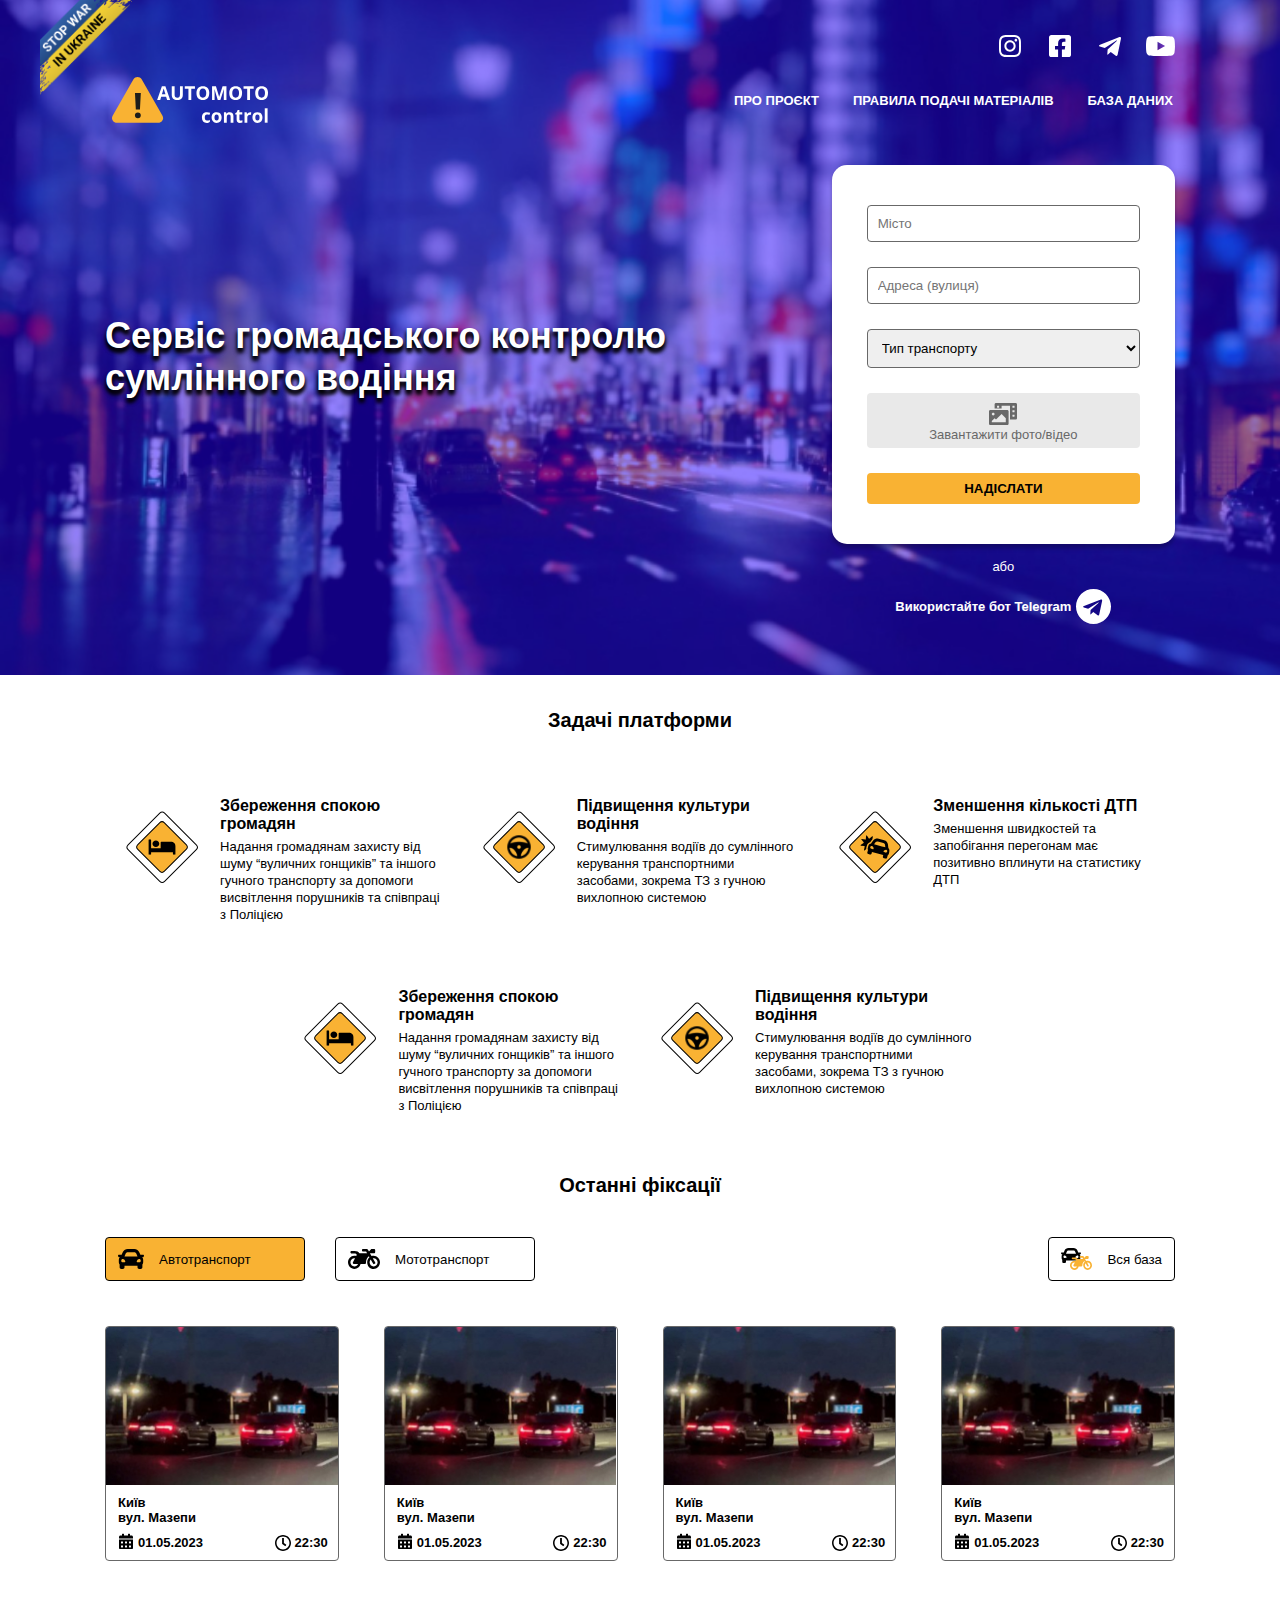
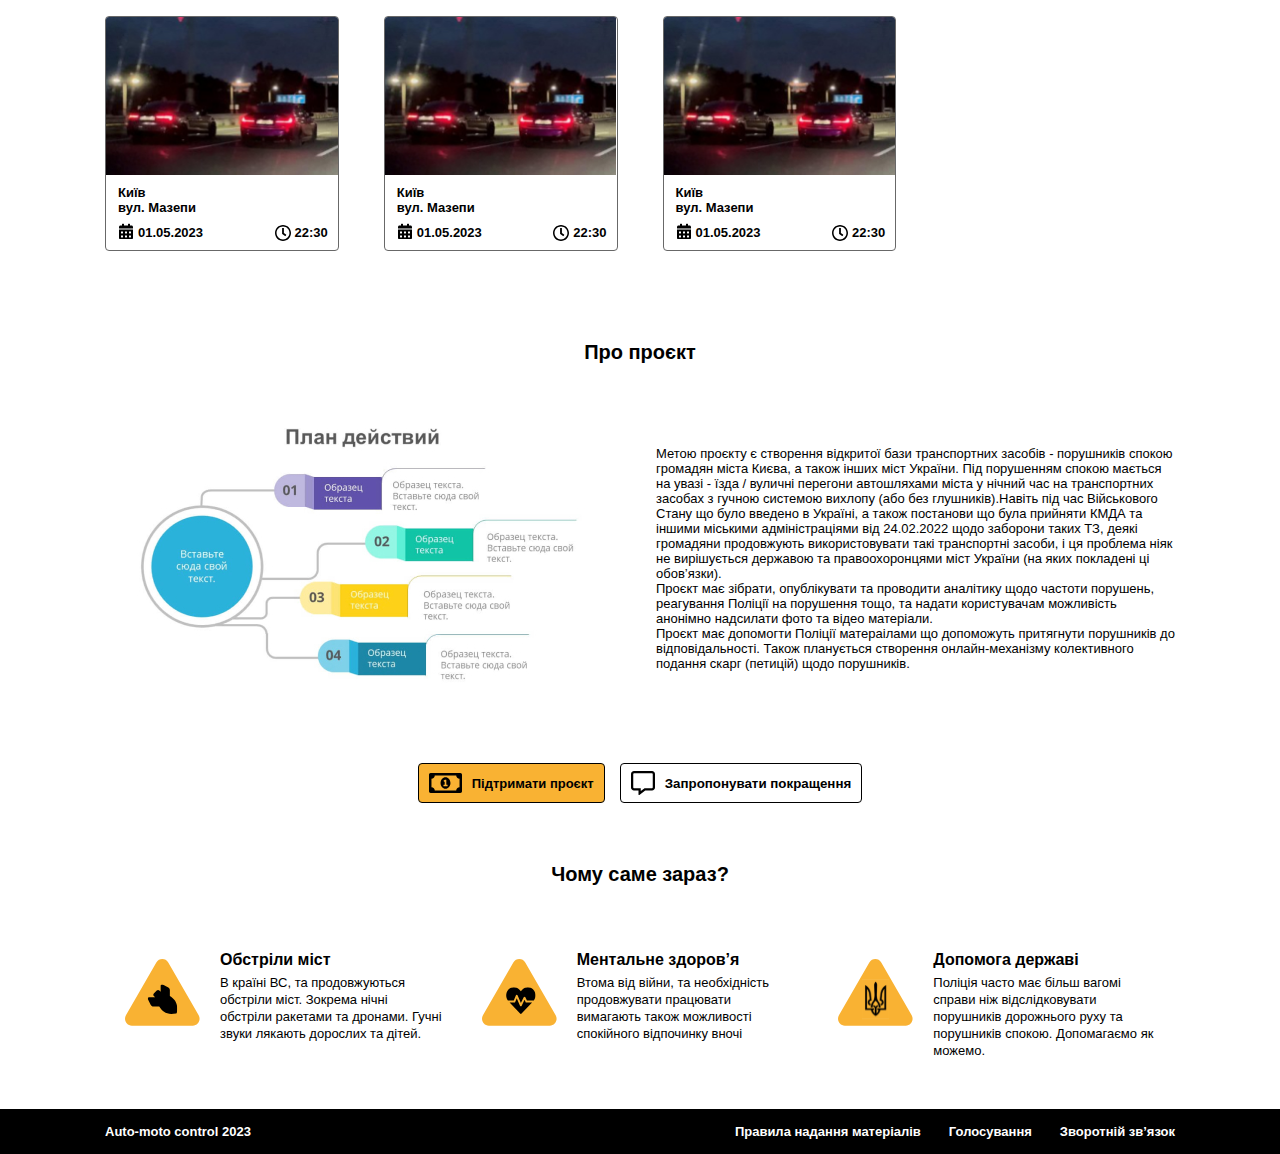
==== commit 8bf52dde: "Mobile styles were added" ====
--- a/index.html
+++ b/index.html
@@ -68,6 +68,69 @@
             </ul>
           </div>
         </nav>
+      </div>
+      <div class="header-mobile">
+        <div class="header-mobile-buttons">
+          <a href="/">
+            <img src="./images/logo.svg" alt="Automoto control">
+          </a>
+          <button class="header-mobile-button">
+            <span></span>
+            <span></span>
+            <span></span>
+          </button>
+        </div>
+        <div class="header-mobile-nav">
+          <ul class="header-mobile-list">
+            <li>
+              <a href="">ПРО ПРОЄКТ</a>
+            </li>
+            <li>
+              <a href="">ПРАВИЛА ПОДАЧІ МАТЕРІАЛІВ</a>
+            </li>
+            <li>
+              <a href="">БАЗА ДАНИХ</a>
+            </li>
+            <li>
+              <a href="">ГОЛОСУВАННЯ</a>
+            </li>
+            <li>
+              <button>ЗВОРОТНІЙ ЗВ’ЯЗОК</button>
+            </li>
+          </ul>
+          <div class="header-mobile-social">
+            <ul class="header-mobile-social-list">
+              <li>
+                <a href="">
+                  <svg width="22" height="22" viewBox="0 0 22 22" xmlns="http://www.w3.org/2000/svg">
+                    <path d="M11.0026 5.35968C7.88117 5.35968 5.36338 7.87803 5.36338 11.0002C5.36338 14.1224 7.88117 16.6407 11.0026 16.6407C14.1241 16.6407 16.6419 14.1224 16.6419 11.0002C16.6419 7.87803 14.1241 5.35968 11.0026 5.35968ZM11.0026 14.6673C8.98546 14.6673 7.33638 13.0227 7.33638 11.0002C7.33638 8.97766 8.98055 7.33312 11.0026 7.33312C13.0247 7.33312 14.6689 8.97766 14.6689 11.0002C14.6689 13.0227 13.0198 14.6673 11.0026 14.6673ZM18.1874 5.12895C18.1874 5.8604 17.5985 6.44458 16.8721 6.44458C16.1457 6.44458 15.5568 5.85549 15.5568 5.12895C15.5568 4.40241 16.1457 3.81332 16.8721 3.81332C17.5985 3.81332 18.1874 4.40241 18.1874 5.12895ZM21.9224 6.46422C21.839 4.70186 21.4365 3.14078 20.1457 1.8546C18.8598 0.568425 17.2991 0.165391 15.5371 0.0775182C13.7212 -0.0260632 8.27871 -0.0260632 6.46276 0.0775182C4.70571 0.160972 3.14497 0.563516 1.85417 1.84969C0.563376 3.13587 0.165339 4.69695 0.0769954 6.45882C-0.026072 8.27518 -0.026072 13.7193 0.0769954 15.5357C0.160431 17.298 0.562885 18.8591 1.85368 20.1453C3.14448 21.4315 4.70031 21.834 6.46227 21.9224C8.27822 22.0255 13.7212 22.0255 15.5371 21.9224C17.2991 21.8389 18.8598 21.4364 20.1457 20.1453C21.4316 18.8591 21.8341 17.298 21.9224 15.5357C22.0255 13.7193 22.0255 8.28008 21.9224 6.46373V6.46422ZM19.5764 17.4851C19.1936 18.4473 18.4525 19.1885 17.4856 19.5763C16.0377 20.1507 12.6021 20.0182 11.0021 20.0182C9.40215 20.0182 5.96166 20.1458 4.51871 19.5763C3.55675 19.1934 2.81565 18.4522 2.42792 17.4851C1.85368 16.0369 1.9862 12.6006 1.9862 11.0002C1.9862 9.39984 1.85859 5.95858 2.42792 4.51532C2.81074 3.55314 3.55184 2.81187 4.51871 2.42405C5.96657 1.84969 9.40215 1.98224 11.0021 1.98224C12.6021 1.98224 16.0426 1.8546 17.4856 2.42405C18.4475 2.80696 19.1887 3.54823 19.5764 4.51532C20.1506 5.96349 20.0181 9.39984 20.0181 11.0002C20.0181 12.6006 20.1506 16.0418 19.5764 17.4851Z"/>
+                  </svg>
+                </a>
+              </li>
+              <li>
+                <a href="">
+                  <svg width="22" height="22" viewBox="0 0 22 22" xmlns="http://www.w3.org/2000/svg">
+                    <path d="M19.6429 0H2.35714C1.05531 0 0 1.05531 0 2.35714V19.6429C0 20.9447 1.05531 22 2.35714 22H9.0971V14.5205H6.00335V11H9.0971V8.31679C9.0971 5.26478 10.9141 3.57893 13.697 3.57893C15.0297 3.57893 16.4234 3.81661 16.4234 3.81661V6.81214H14.8878C13.3748 6.81214 12.9029 7.75107 12.9029 8.71406V11H16.2805L15.7403 14.5205H12.9029V22H19.6429C20.9447 22 22 20.9447 22 19.6429V2.35714C22 1.05531 20.9447 0 19.6429 0Z"/>
+                  </svg>
+                </a>
+              </li>
+              <li>
+                <a href="">
+                  <svg width="22" height="19" viewBox="0 0 22 19" xmlns="http://www.w3.org/2000/svg">
+                    <path d="M21.937 1.72963L18.617 17.8529C18.3665 18.9909 17.7134 19.2741 16.7852 18.738L11.7267 14.8994L9.28582 17.3168C9.01571 17.595 8.78979 17.8276 8.26921 17.8276L8.63264 12.5223L18.008 3.79815C18.4157 3.42389 17.9196 3.21654 17.3745 3.59079L5.78417 11.1062L0.794439 9.49795C-0.290926 9.14898 -0.310571 8.38024 1.02035 7.84415L20.5373 0.101119C21.4409 -0.247848 22.2316 0.308477 21.937 1.72963Z"/>
+                  </svg>
+                </a>
+              </li>
+              <li>
+                <a href="">
+                  <svg width="29" height="20" viewBox="0 0 29 20" xmlns="http://www.w3.org/2000/svg">
+                    <path d="M28.3941 3.12917C28.0606 1.8974 27.0777 0.927083 25.8304 0.597917C23.5688 0 14.5003 0 14.5003 0C14.5003 0 5.43169 0 3.17012 0.598437C1.92225 0.927604 0.939886 1.89792 0.606412 3.12969C0 5.36198 0 10.0203 0 10.0203C0 10.0203 0 14.6786 0.605881 16.9109C0.939355 18.1427 1.92225 19.0724 3.16959 19.4016C5.43116 20 14.4997 20 14.4997 20C14.4997 20 23.5683 20 25.8299 19.4016C27.0777 19.0724 28.0601 18.1427 28.3936 16.9109C28.9995 14.6781 28.9995 10.0203 28.9995 10.0203C28.9995 10.0203 28.9995 5.36198 28.3936 3.12917H28.3941ZM11.534 14.2495V5.79063L19.1137 10.0203L11.534 14.2495Z"/>
+                  </svg>
+                </a>
+              </li>
+            </ul>
+          </div>
+        </div>
       </div>
     </div>
   </header>
@@ -212,13 +275,17 @@
               <svg width="26" height="20" viewBox="0 0 26 20" xmlns="http://www.w3.org/2000/svg">
                 <path d="M25.3903 5.83333H22.35L21.505 3.66667C20.6366 1.43906 18.5643 0 16.2248 0H9.77554C7.43656 0 5.36367 1.43906 4.4948 3.66667L3.6498 5.83333H0.610034C0.213432 5.83333 -0.0775443 6.21562 0.0189401 6.6099L0.323628 7.8599C0.391167 8.13802 0.634917 8.33333 0.914721 8.33333H1.9339C1.25191 8.94427 0.812651 9.83229 0.812651 10.8333V13.3333C0.812651 14.1729 1.12546 14.9307 1.62515 15.5172V18.3333C1.62515 19.2536 2.35285 20 3.25015 20H4.87515C5.77246 20 6.50015 19.2536 6.50015 18.3333V16.6667H19.5002V18.3333C19.5002 19.2536 20.2278 20 21.1252 20H22.7502C23.6475 20 24.3752 19.2536 24.3752 18.3333V15.5172C24.8748 14.9312 25.1877 14.1734 25.1877 13.3333V10.8333C25.1877 9.83229 24.7484 8.94427 24.0669 8.33333H25.0861C25.3659 8.33333 25.6096 8.13802 25.6772 7.8599L25.9819 6.6099C26.0778 6.21562 25.7869 5.83333 25.3903 5.83333ZM7.51222 4.90469C7.88242 3.95573 8.77871 3.33333 9.77554 3.33333H16.2248C17.2216 3.33333 18.1179 3.95573 18.4881 4.90469L19.5002 7.5H6.50015L7.51222 4.90469ZM4.87515 13.3229C3.90015 13.3229 3.25015 12.6583 3.25015 11.6615C3.25015 10.6646 3.90015 10 4.87515 10C5.85015 10 7.31265 11.4953 7.31265 12.4922C7.31265 13.4891 5.85015 13.3229 4.87515 13.3229ZM21.1252 13.3229C20.1502 13.3229 18.6877 13.4891 18.6877 12.4922C18.6877 11.4953 20.1502 10 21.1252 10C22.1002 10 22.7502 10.6646 22.7502 11.6615C22.7502 12.6583 22.1002 13.3229 21.1252 13.3229Z"/>
               </svg>
-              Автотранспорт
+              <span>
+                Автотранспорт
+              </span>
             </button>
             <button id="bikeButton" class="cases__button">
               <svg width="32" height="20" viewBox="0 0 32 20" xmlns="http://www.w3.org/2000/svg">
                 <path d="M25.641 6.66649C24.8961 6.66129 24.1863 6.78628 23.5214 7.02586L21.8768 4.16656H25.9959C26.6607 4.16656 27.1956 3.60928 27.1956 2.91659V1.24997C27.1956 0.557277 26.6607 0 25.9959 0H23.7314C23.3915 0 23.0665 0.151038 22.8416 0.411448L20.967 2.58327L19.8272 0.604151C19.6073 0.229161 19.2174 0 18.7975 0H14.7983C14.3584 0 13.9985 0.37499 13.9985 0.833312V1.66662C13.9985 2.12494 14.3584 2.49994 14.7983 2.49994H18.1176L19.0774 4.16656H11.3941C10.5093 2.96346 9.14956 2.08328 6.40017 2.08328H3.62577C2.95092 2.08328 2.38604 2.65618 2.40104 3.35929C2.41104 4.03635 2.94592 4.58321 3.60078 4.58321H6.40017C7.6249 4.58321 8.33474 5.15091 8.78964 5.87485L8.22477 6.94253C7.57491 6.73941 6.88006 6.64566 6.16022 6.6717C2.79595 6.7967 0.0815478 9.66642 0.00156528 13.1767C-0.0784172 16.9319 2.81595 19.9995 6.40017 19.9995C9.37951 19.9995 11.884 17.8745 12.5988 14.9996H16.8079C17.4927 14.9996 18.0376 14.4059 18.0076 13.6924C17.9027 11.2393 18.8824 8.81227 20.817 7.1821L21.4419 8.26541C20.0622 9.49975 19.1874 11.333 19.2024 13.3799C19.2274 17.0048 22.0617 19.9682 25.541 19.9995C29.1202 20.0359 32.0296 17.0048 31.9996 13.2757C31.9646 9.65079 29.1202 6.69253 25.641 6.66649ZM6.40017 17.4995C4.19565 17.4995 2.40104 15.6298 2.40104 13.333C2.40104 11.0362 4.19565 9.16643 6.40017 9.16643C6.61012 9.16643 6.82007 9.18205 7.02503 9.21851L4.95048 13.1455C4.51058 13.9788 5.09045 14.9996 6.00025 14.9996H10.0644C9.4445 16.4683 8.03481 17.4995 6.40017 17.4995ZM29.5901 13.5621C29.4801 15.6767 27.8405 17.385 25.8159 17.4943C23.5114 17.6245 21.5968 15.7079 21.5968 13.333C21.5968 12.2184 22.0168 11.208 22.7016 10.4633L25.1711 14.7548C25.396 15.1506 25.8909 15.2756 26.2708 15.0413L26.9557 14.6142C27.3356 14.3798 27.4556 13.8642 27.2306 13.4684L24.8011 9.25497C25.0611 9.19768 25.326 9.17164 25.596 9.17164C27.8755 9.16643 29.7101 11.1612 29.5901 13.5621Z"/>
               </svg>
-              Мототранспорт
+              <span>
+                Мототранспорт
+              </span>
             </button>
           </div>
           <button id="allButton" class="cases__button cases__button--all">
@@ -226,7 +293,9 @@
               <path d="M19.5307 4.375H17.1921L16.5421 2.75C15.8741 1.0793 14.28 0 12.4803 0H7.5194C5.72018 0 4.12564 1.0793 3.45728 2.75L2.80728 4.375H0.468999C0.163921 4.375 -0.0599078 4.66172 0.0143111 4.95742L0.248686 5.89492C0.30064 6.10352 0.48814 6.25 0.703375 6.25H1.48736C0.96275 6.7082 0.624859 7.37422 0.624859 8.125V10C0.624859 10.6297 0.865484 11.198 1.24986 11.6379V13.75C1.24986 14.4402 1.80963 15 2.49986 15H3.74986C4.4401 15 4.99986 14.4402 4.99986 13.75V12.5H14.9999V13.75C14.9999 14.4402 15.5596 15 16.2499 15H17.4999C18.1901 15 18.7499 14.4402 18.7499 13.75V11.6379C19.1343 11.1984 19.3749 10.6301 19.3749 10V8.125C19.3749 7.37422 19.037 6.7082 18.5128 6.25H19.2968C19.512 6.25 19.6995 6.10352 19.7514 5.89492L19.9858 4.95742C20.0597 4.66172 19.8358 4.375 19.5307 4.375ZM5.77838 3.67852C6.06315 2.9668 6.7526 2.5 7.5194 2.5H12.4803C13.2471 2.5 13.9366 2.9668 14.2214 3.67852L14.9999 5.625H4.99986L5.77838 3.67852ZM3.74986 9.99219C2.99986 9.99219 2.49986 9.49375 2.49986 8.74609C2.49986 7.99844 2.99986 7.5 3.74986 7.5C4.49986 7.5 5.62487 8.62148 5.62487 9.36914C5.62487 10.1168 4.49986 9.99219 3.74986 9.99219ZM16.2499 9.99219C15.4999 9.99219 14.3749 10.1168 14.3749 9.36914C14.3749 8.62148 15.4999 7.5 16.2499 7.5C16.9999 7.5 17.4999 7.99844 17.4999 8.74609C17.4999 9.49375 16.9999 9.99219 16.2499 9.99219Z" fill="black"/>
               <path d="M26.6283 12.6666C26.1162 12.6629 25.6282 12.7504 25.1711 12.9181L24.0404 10.9166H26.8723C27.3294 10.9166 27.6971 10.5265 27.6971 10.0416V8.87499C27.6971 8.3901 27.3294 8 26.8723 8H25.3154C25.0817 8 24.8583 8.10573 24.7037 8.28802L23.4149 9.8083L22.6313 8.42291C22.4801 8.16041 22.212 8 21.9233 8H19.1739C18.8715 8 18.6241 8.2625 18.6241 8.58332V9.16665C18.6241 9.48748 18.8715 9.74997 19.1739 9.74997H21.4559L22.1158 10.9166H16.8335C16.2252 10.0744 15.2904 9.45831 13.4002 9.45831H11.4928C11.0288 9.45831 10.6404 9.85934 10.6508 10.3515C10.6576 10.8255 11.0254 11.2083 11.4756 11.2083H13.4002C14.2422 11.2083 14.7302 11.6057 15.0429 12.1124L14.6546 12.8598C14.2078 12.7176 13.7301 12.652 13.2352 12.6702C10.9223 12.7577 9.0561 14.7666 9.00111 17.2238C8.94612 19.8524 10.936 21.9998 13.4002 21.9998C15.4485 21.9998 17.1703 20.5123 17.6618 18.4998H20.5555C21.0264 18.4998 21.401 18.0842 21.3803 17.5847C21.3082 15.8676 21.9818 14.1686 23.3118 13.0275L23.7414 13.7858C22.7928 14.6499 22.1914 15.9332 22.2017 17.366C22.2189 19.9035 24.1676 21.9779 26.5595 21.9998C29.0203 22.0253 31.0205 19.9035 30.9998 17.2931C30.9758 14.7556 29.0203 12.6848 26.6283 12.6666ZM13.4002 20.2498C11.8846 20.2498 10.6508 18.941 10.6508 17.3332C10.6508 15.7254 11.8846 14.4166 13.4002 14.4166C13.5445 14.4166 13.6889 14.4275 13.8298 14.453L12.4035 17.2019C12.1011 17.7853 12.4997 18.4998 13.1252 18.4998H15.9193C15.4932 19.5279 14.524 20.2498 13.4002 20.2498ZM29.3433 17.4936C29.2677 18.9738 28.1405 20.1696 26.7486 20.2462C25.1642 20.3373 23.8479 18.9957 23.8479 17.3332C23.8479 16.553 24.1366 15.8457 24.6075 15.3244L26.3052 18.3285C26.4599 18.6056 26.8001 18.6931 27.0613 18.529L27.5321 18.23C27.7933 18.066 27.8758 17.7051 27.7212 17.428L26.0509 14.4785C26.2296 14.4384 26.4118 14.4202 26.5973 14.4202C28.1645 14.4166 29.4258 15.8129 29.3433 17.4936Z" fill="#F9B233"/>
               </svg>
-            Вся база
+            <span>
+              Вся база
+            </span>
           </button>
         </div>
         <div id="carContent" class="cases__cards active">
--- a/style.css
+++ b/style.css
@@ -140,6 +140,9 @@
 /*#endregion generalStyles*/
 
 /*#region header*/
+.header-mobile {
+  display: none;
+}
 .header-desktop {
   position: relative;
   margin-top: 35px;
@@ -372,6 +375,9 @@
   justify-content: center;
   min-width: 75px;
   margin-right: 20px;
+}
+.tasks__card-photo img {
+  width: 100%;
 }
 .tasks__card-text {
   margin-top: 25px;
@@ -706,6 +712,9 @@
     height: 40px;
     padding: 2px;
   }
+  .header-desktop__navigation-list {
+    gap: 20px;
+  }
   .header-desktop > img {
     left: -25px;
   }
@@ -790,12 +799,14 @@
     right: 0;
     display: block;
     width: 100%;
-    height: 130px;
+    min-height: 130px;
+    max-height: 130px;
     background: linear-gradient(to bottom, transparent, #fff);
     opacity: 0;
   }
   .project__content-text.hidden::after {
     opacity: 1;
+    max-height: 0;
   }
 
   .modal--main .greeting__form {
@@ -809,3 +820,193 @@
     right: 3px;
   }
 }
+
+@media screen and (max-width: 640px) {
+  .header-desktop {
+    display: none;
+  }
+  .header-mobile {
+    display: block;
+    margin-top: 20px;
+  }
+  .header-mobile-buttons {
+    display: flex;
+    align-items: center;
+    justify-content: space-between;
+  }
+  .header-mobile-buttons a {
+    height: 38px;
+    position: relative;
+    z-index: 1;
+  }
+  .header-mobile-button {
+    padding: 0;
+    border: none;
+    background-color: transparent;
+    height: 22px;
+    width: 28px;
+    position: relative;
+    z-index: 1;
+  }
+  .header-mobile-button span {
+    display: block;
+    width: 100%;
+    height: 4px;
+    border-radius: 2px;
+    background-color: var(--white-color);
+    transition: all 0.4s;
+  }
+  .header-mobile-button span:first-child {
+    position: absolute;
+    top: 0;
+  }
+  .header-mobile-button span:last-child {
+    position: absolute;
+    bottom: 0;
+  }
+  .header-mobile-button.open span {
+    background-color: var(--accent-orange-color);
+  }
+
+  .header-mobile-nav {
+    position: absolute;
+    top: 0;
+    right: 0;
+    bottom: 0;
+    left: 0;
+    width: 100%;
+    height: 100vh;
+    display: flex;
+    flex-direction: column;
+    align-items: center;
+    justify-content: space-between;
+    padding: 105px 15px 25px;
+    background-color: rgba(255, 255, 255, 0.95);
+    transform: translate(-100%, -100%) scale(0);
+    transition: all 0.4s;
+  }
+  .header-mobile-nav.open {
+    transform: translate(0, 0) scale(1);
+  }
+  .header-mobile-list li a,
+  .header-mobile-list li button {
+    font-weight: 700;
+    font-size: 15px;
+    text-align: center;
+  }
+  .header-mobile-list li:not(:last-child) {
+    margin-bottom: 30px;
+  }
+  .header-mobile-list li button {
+    border: none;
+    width: max-content;
+    margin: 0 auto;
+  }
+  .header-mobile-social-list {
+    display: flex;
+    align-items: center;
+    justify-content: center;
+    gap: 25px;
+  }
+
+  .greeting__content {
+    margin-top: 68px;
+    margin-bottom: 68px;
+  }
+
+  .tasks__card {
+    flex-basis: calc(50% - 65px);
+  }
+  .cases__buttons-wrapper {
+    gap: 10px;
+  }
+  .cases__button {
+    width: 160px;
+    gap: 5px;
+    padding: 7px;
+  }
+  .cases__cards {
+    grid-template-columns: repeat(2, 1fr);
+  }
+  .footer__content {
+    flex-direction: column-reverse;
+    gap: 20px;
+  }
+}
+
+@media screen and (max-width: 500px) {
+  .section {
+    padding-bottom: 0;
+  }
+  .container {
+    padding-right: var(--padding-container-phone);
+    padding-left: var(--padding-container-phone);
+  }
+  .title--section {
+    margin-bottom: 30px;
+  }
+
+  .background,
+  .background__color,
+  .background img {
+    height: var(--greeting-section-height-phone);
+  }
+
+  .title--greeting {
+    max-width: 215px;
+    margin-bottom: 75px;
+  }
+  .greeting__content {
+    margin-top: 85px;
+    margin-bottom: 87px;
+  }
+  .tasks__card {
+    flex-basis: 80%;
+  }
+
+  .cases__buttons {
+    margin-bottom: 30px;
+  }
+  .cases__buttons-wrapper .cases__button {
+    justify-content: center;
+  }
+  .cases__buttons-wrapper .cases__button > span {
+    display: none;
+  }
+  .cases__buttons-wrapper .cases__button {
+    width: 50px;
+  }
+  .cases__cards {
+    grid-template-columns: repeat(1, 1fr);
+  }
+  .cases__card {
+    max-width: 250px;
+    margin: 0 auto;
+    row-gap: 20px;
+  }
+
+  .project__content {
+    flex-direction: column;
+  }
+  .project__content-photo {
+    margin-right: 0;
+    margin-bottom: 20px;
+  }
+  .project__buttons {
+    flex-direction: column;
+  }
+  .project__buttons a,
+  .project__buttons button {
+    width: max-content;
+    margin: 0 auto;
+  }
+
+  footer {
+    padding-top: 12px;
+    padding-bottom: 12px;
+    margin-top: 65px;
+  }
+  .footer__nav {
+    display: none;
+  }
+}
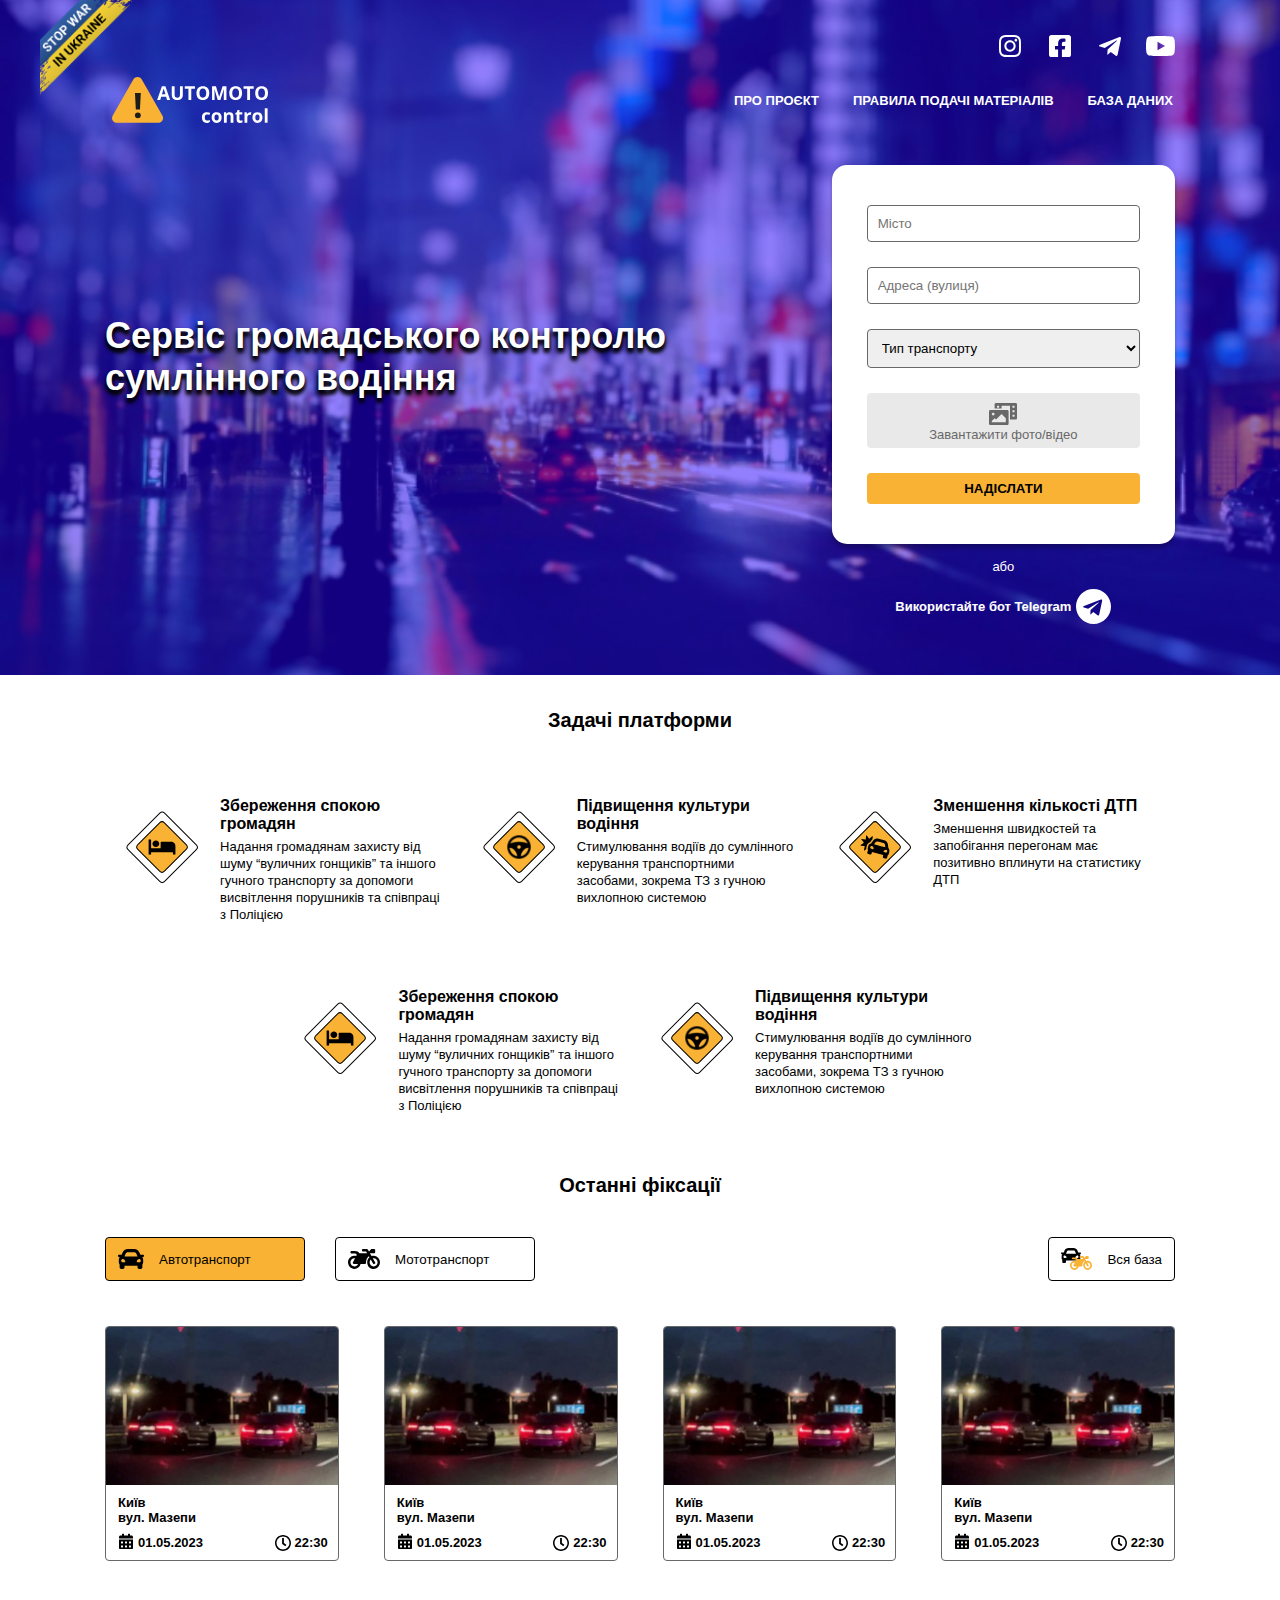
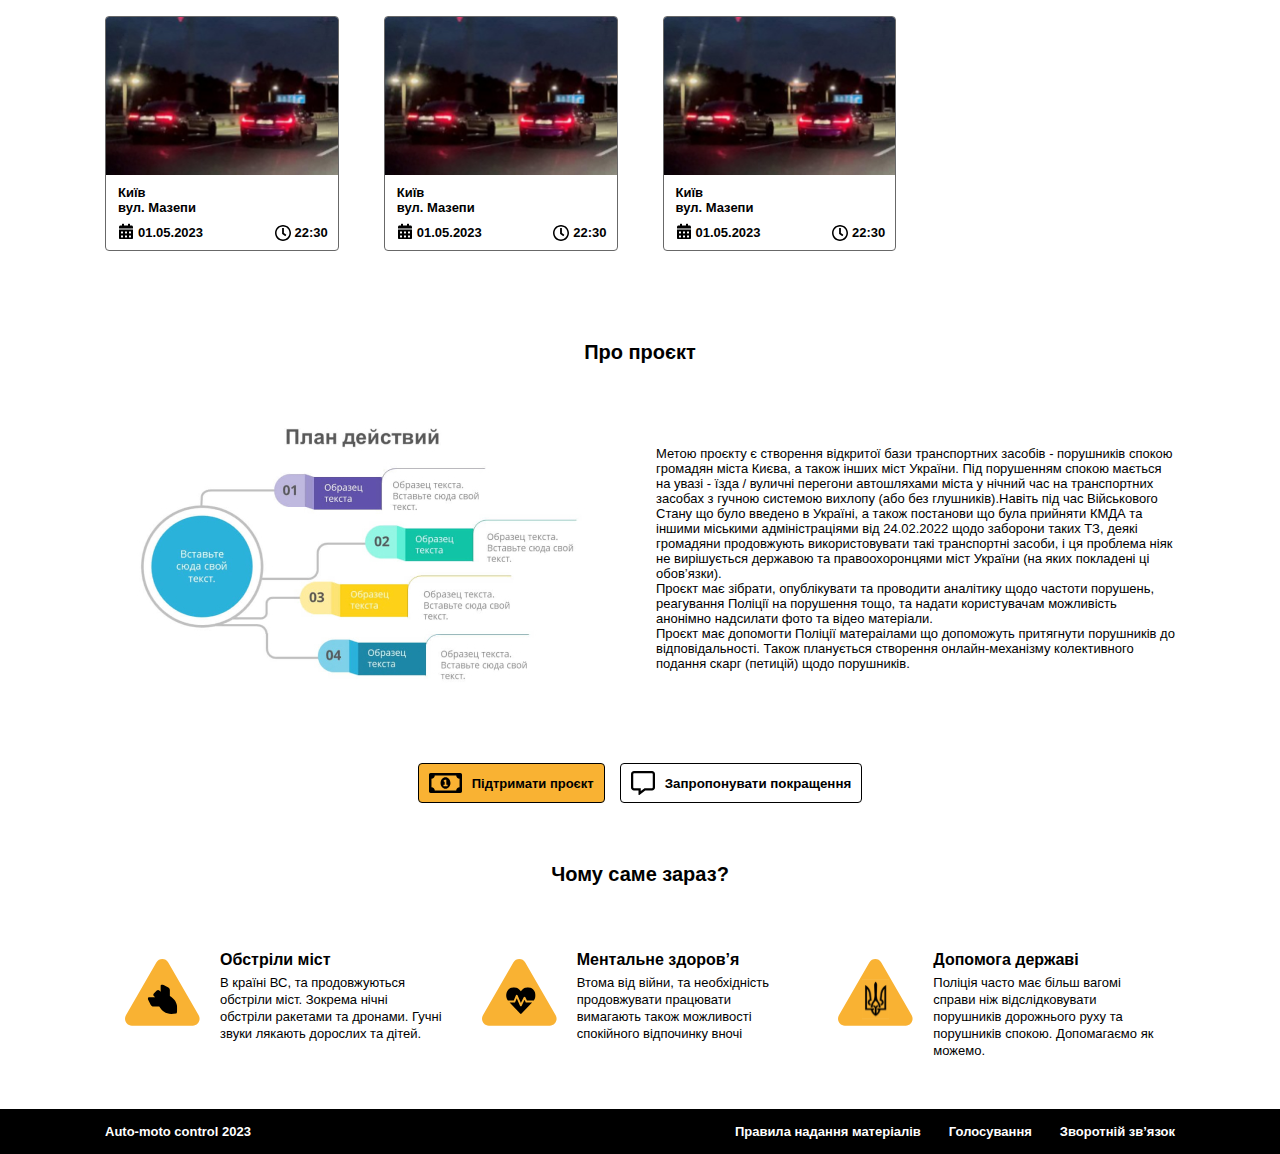
==== commit 1d35c4b8: "Modal windows were a little bit changed" ====
--- a/index.html
+++ b/index.html
@@ -72,7 +72,7 @@
       <div class="header-mobile">
         <div class="header-mobile-buttons">
           <a href="/">
-            <img src="./images/logo.svg" alt="Automoto control">
+            <img src="./images/logo.svg" class="header-mobile-logo-img" alt="Automoto control">
           </a>
           <button class="header-mobile-button">
             <span></span>
@@ -673,8 +673,8 @@
         </div>
       </div>
     </section>
-    <section class="modal modal--additional">
-      <div class="modal__wrapper">
+    <section class="modal">
+      <div class="modal__wrapper modal__wrapper--additional hidden">
         <button type="button" class="close-modal close-modal--additional">
           <svg width="14" height="14" viewBox="0 0 14 14" xmlns="http://www.w3.org/2000/svg">
             <path d="M0.413849 11.6088C-0.13277 12.1554 -0.13277 13.0431 0.413849 13.5898C0.960468 14.1364 1.84818 14.1364 2.39479 13.5898L6.99951 8.98067L11.609 13.5858C12.1557 14.1324 13.0429 14.1324 13.5895 13.5858C14.1362 13.0392 14.1362 12.1515 13.5895 11.6049L8.98046 7.00016L13.5852 2.39107C14.1318 1.84445 14.1318 0.956742 13.5852 0.410123C13.0386 -0.136496 12.1508 -0.136496 11.6042 0.410123L6.99951 5.01921L2.39042 0.414495C1.8438 -0.132124 0.956095 -0.132124 0.409476 0.414495C-0.137143 0.961114 -0.137143 1.84882 0.409476 2.39544L5.01857 7.00016L0.413849 11.6092V11.6088Z"/>
@@ -688,9 +688,7 @@
           <button type="submit" class="button--submit">Надіслати</button>
         </form>
       </div>
-    </section>
-    <section class="modal modal--main">
-      <div class="modal__wrapper">
+      <div class="modal__wrapper modal__wrapper--main ">
         <button type="button" class="close-modal close-modal--main">
           <svg width="14" height="14" viewBox="0 0 14 14" xmlns="http://www.w3.org/2000/svg">
             <path d="M0.413849 11.6088C-0.13277 12.1554 -0.13277 13.0431 0.413849 13.5898C0.960468 14.1364 1.84818 14.1364 2.39479 13.5898L6.99951 8.98067L11.609 13.5858C12.1557 14.1324 13.0429 14.1324 13.5895 13.5858C14.1362 13.0392 14.1362 12.1515 13.5895 11.6049L8.98046 7.00016L13.5852 2.39107C14.1318 1.84445 14.1318 0.956742 13.5852 0.410123C13.0386 -0.136496 12.1508 -0.136496 11.6042 0.410123L6.99951 5.01921L2.39042 0.414495C1.8438 -0.132124 0.956095 -0.132124 0.409476 0.414495C-0.137143 0.961114 -0.137143 1.84882 0.409476 2.39544L5.01857 7.00016L0.413849 11.6092V11.6088Z"/>
--- a/style.css
+++ b/style.css
@@ -88,6 +88,10 @@
   max-width: 100%;
   max-height: 100%;
   object-fit: cover;
+}
+
+input, textarea, select, option {
+  font-family: 'Open Sans', sans-serif;
 }
 
 .section {
@@ -462,6 +466,9 @@
 }
 .cases__card-photo {
   margin-bottom: 10px;
+}
+.cases__card-photo img {
+  width: 100%;
 }
 .cases__card p {
   margin-left: 12px;
@@ -620,6 +627,9 @@
   background-color: var(--white-color);
   border-radius: 16px;
 }
+.modal__wrapper.hidden {
+  display: none;
+}
 .modal__form {
   max-height: 80vh;
   overflow-y: scroll;
@@ -809,13 +819,13 @@
     max-height: 0;
   }
 
-  .modal--main .greeting__form {
+  .modal__wrapper--main .greeting__form {
     display: block;
   }
-  .modal--main .modal__wrapper {
+  .modal__wrapper.modal__wrapper--main {
     background-color: transparent;
   }
-  .modal--main .close-modal {
+  .modal__wrapper--main .close-modal {
     top: 10px;
     right: 3px;
   }
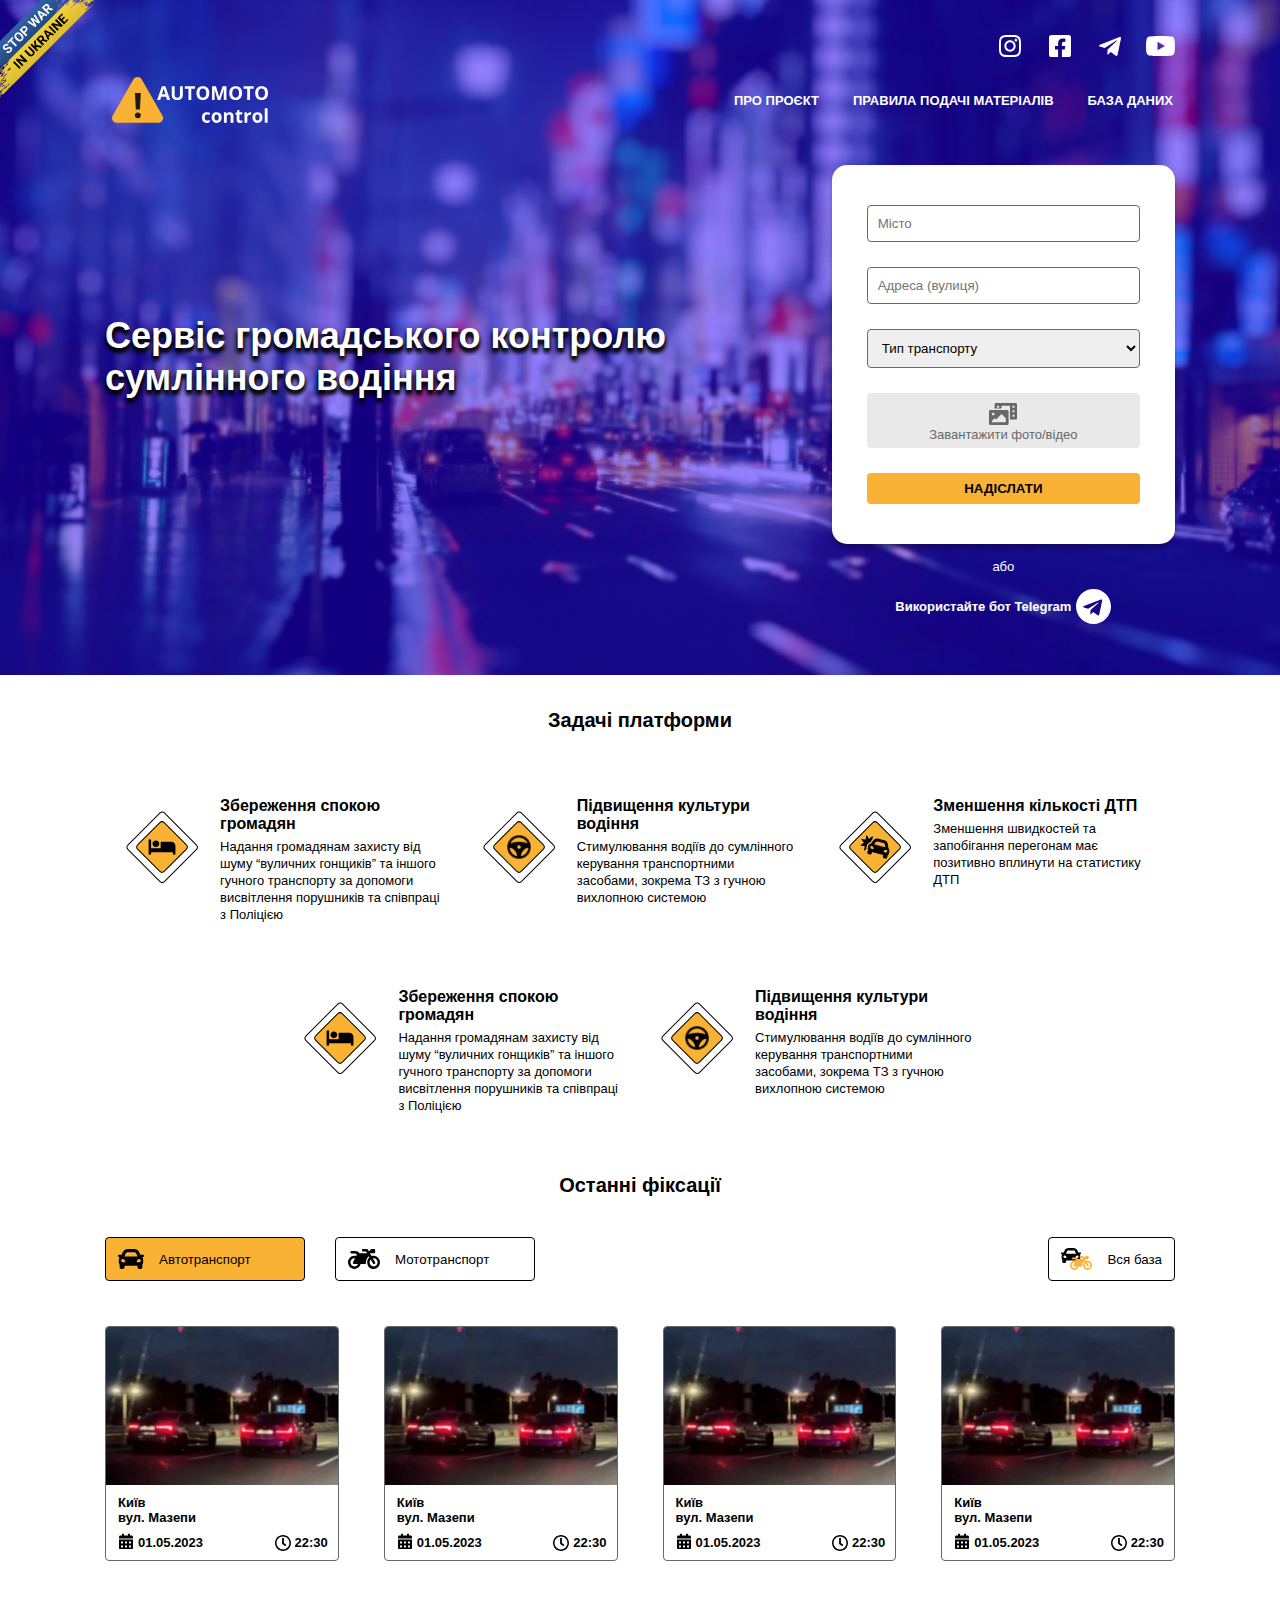
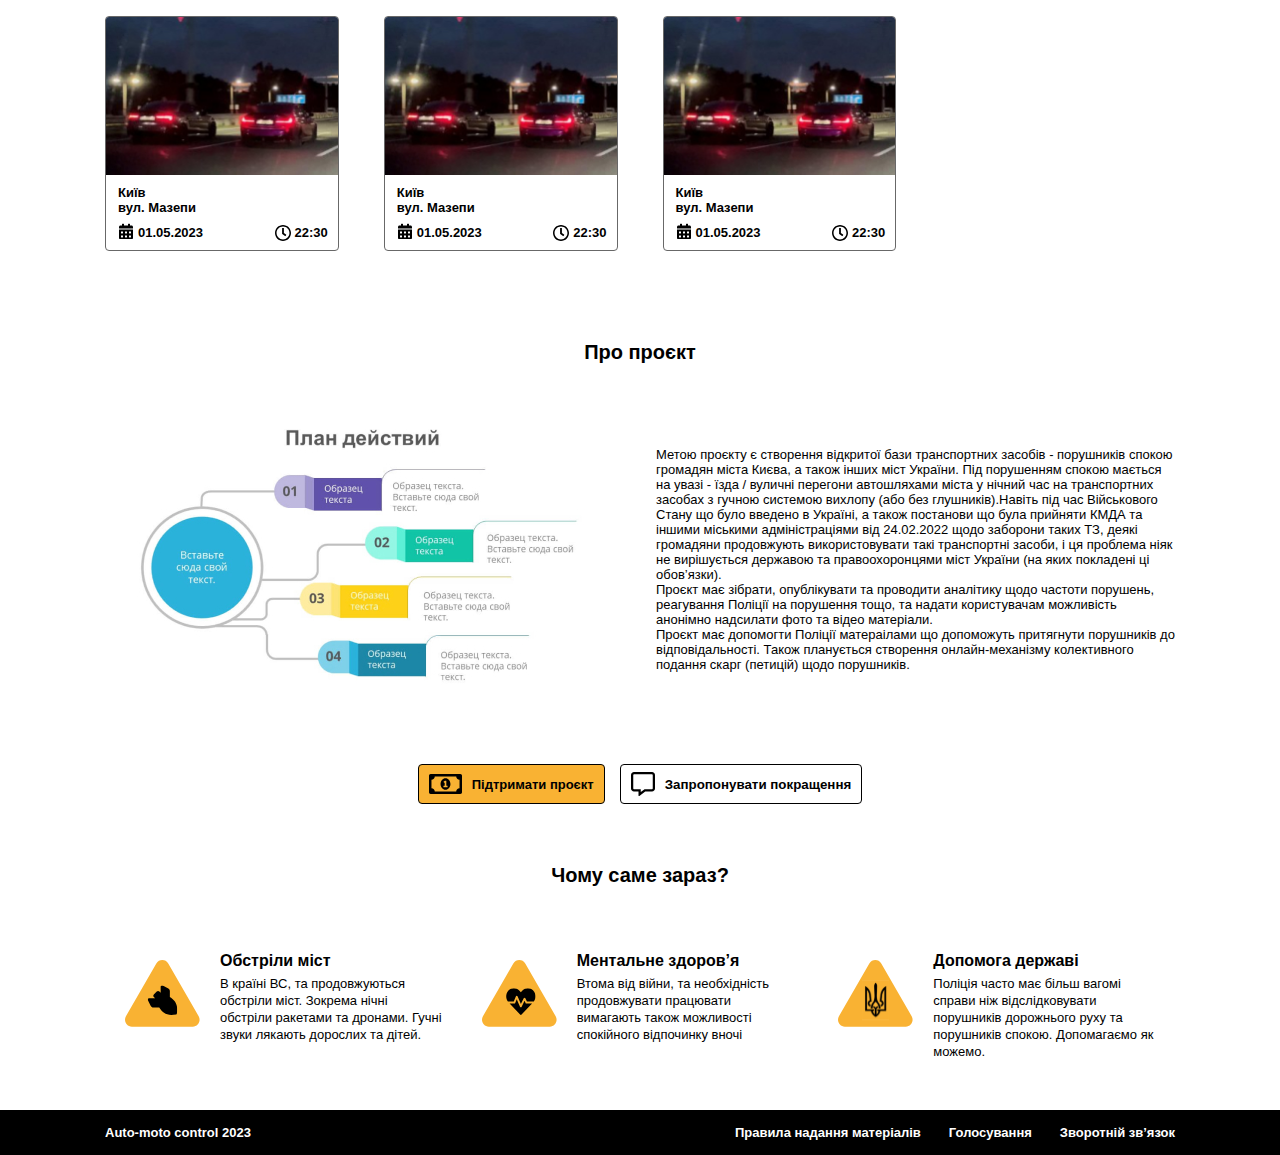
==== commit 9db5b482: "Zoom of image was added" ====
--- a/index.html
+++ b/index.html
@@ -9,9 +9,9 @@
 </head>
 <body>
   <header>
+    <img src="./images/stop-war-in-ukraine.png" alt="Stop war in Ukraine">
     <div class="container">
       <div class="header-desktop">
-        <img src="./images/stop-war-in-ukraine.png" alt="Stop war in Ukraine">
         <div class="social-media">
           <ul class="social-media-list">
             <li>
@@ -577,7 +577,7 @@
         </h2>
         <div class="project__content">
           <div class="project__content-photo">
-            <img src="./images/project__plan.jpg" alt="Про проєкт">
+            <img class="project__content-photo-img" src="./images/project__plan.jpg" alt="Про проєкт">
           </div>
           <div class="project__content-description">
             <div class="project__content-text hidden">
--- a/style.css
+++ b/style.css
@@ -144,17 +144,17 @@
 /*#endregion generalStyles*/
 
 /*#region header*/
+header > img {
+  position: absolute;
+  top: 0;
+  left: 0;
+}
 .header-mobile {
   display: none;
 }
 .header-desktop {
   position: relative;
   margin-top: 35px;
-}
-.header-desktop > img {
-  position: absolute;
-  top: -35px;
-  left: -65px;
 }
 .social-media {
   width: max-content;
@@ -516,12 +516,36 @@
   margin-bottom: 50px;
 }
 .project__content-photo {
+  display: flex;
+  align-items: center;
+  height: 310px;
   min-width: 50%;
   margin-right: 16px;
 }
-.project__content p {
-
-}
+
+
+.project__content-photo img {
+  cursor: pointer;
+  transition: all 0.4s;
+}
+.project__content-photo img.zoom {
+  position: fixed;
+  top: 50%;
+  transform: translateY(-50%);
+  right: 0;
+  left: 0;
+  min-height: 80vh;
+  height: auto;
+  max-width: 90%;
+  width: auto;
+  margin: 0 auto;
+  border: solid 1px var(--form-dark-grey-color);
+  border-radius: 16px;
+  box-shadow: 0px 0px 150px 50px rgba(104,104,104,1);
+  cursor: pointer;
+  z-index: 1;
+}
+
 
 .project__buttons {
   display: flex;
@@ -597,6 +621,11 @@
 /*#endregion footer*/
 
 /*#region modal*/
+.no-scroll {
+  height: 100vh;
+  overflow: hidden;
+}
+
 .modal {
   position: fixed;
   top: 0;
@@ -725,9 +754,6 @@
   .header-desktop__navigation-list {
     gap: 20px;
   }
-  .header-desktop > img {
-    left: -25px;
-  }
 
   .background,
   .background__color,
@@ -828,6 +854,28 @@
   .modal__wrapper--main .close-modal {
     top: 10px;
     right: 3px;
+  }
+
+
+
+  .project__content-photo {
+    height: auto;
+  }
+  .project__content-photo img {
+    cursor: default;
+  }
+  .project__content-photo img.zoom {
+    position: static;
+    transform: translateY(0);
+    min-height: auto;
+    height: auto;
+    max-width: 100%;
+    width: auto;
+    margin: 0 auto;
+    border: none;
+    border-radius: 0;
+    box-shadow: none;
+    cursor: default;
   }
 }
 
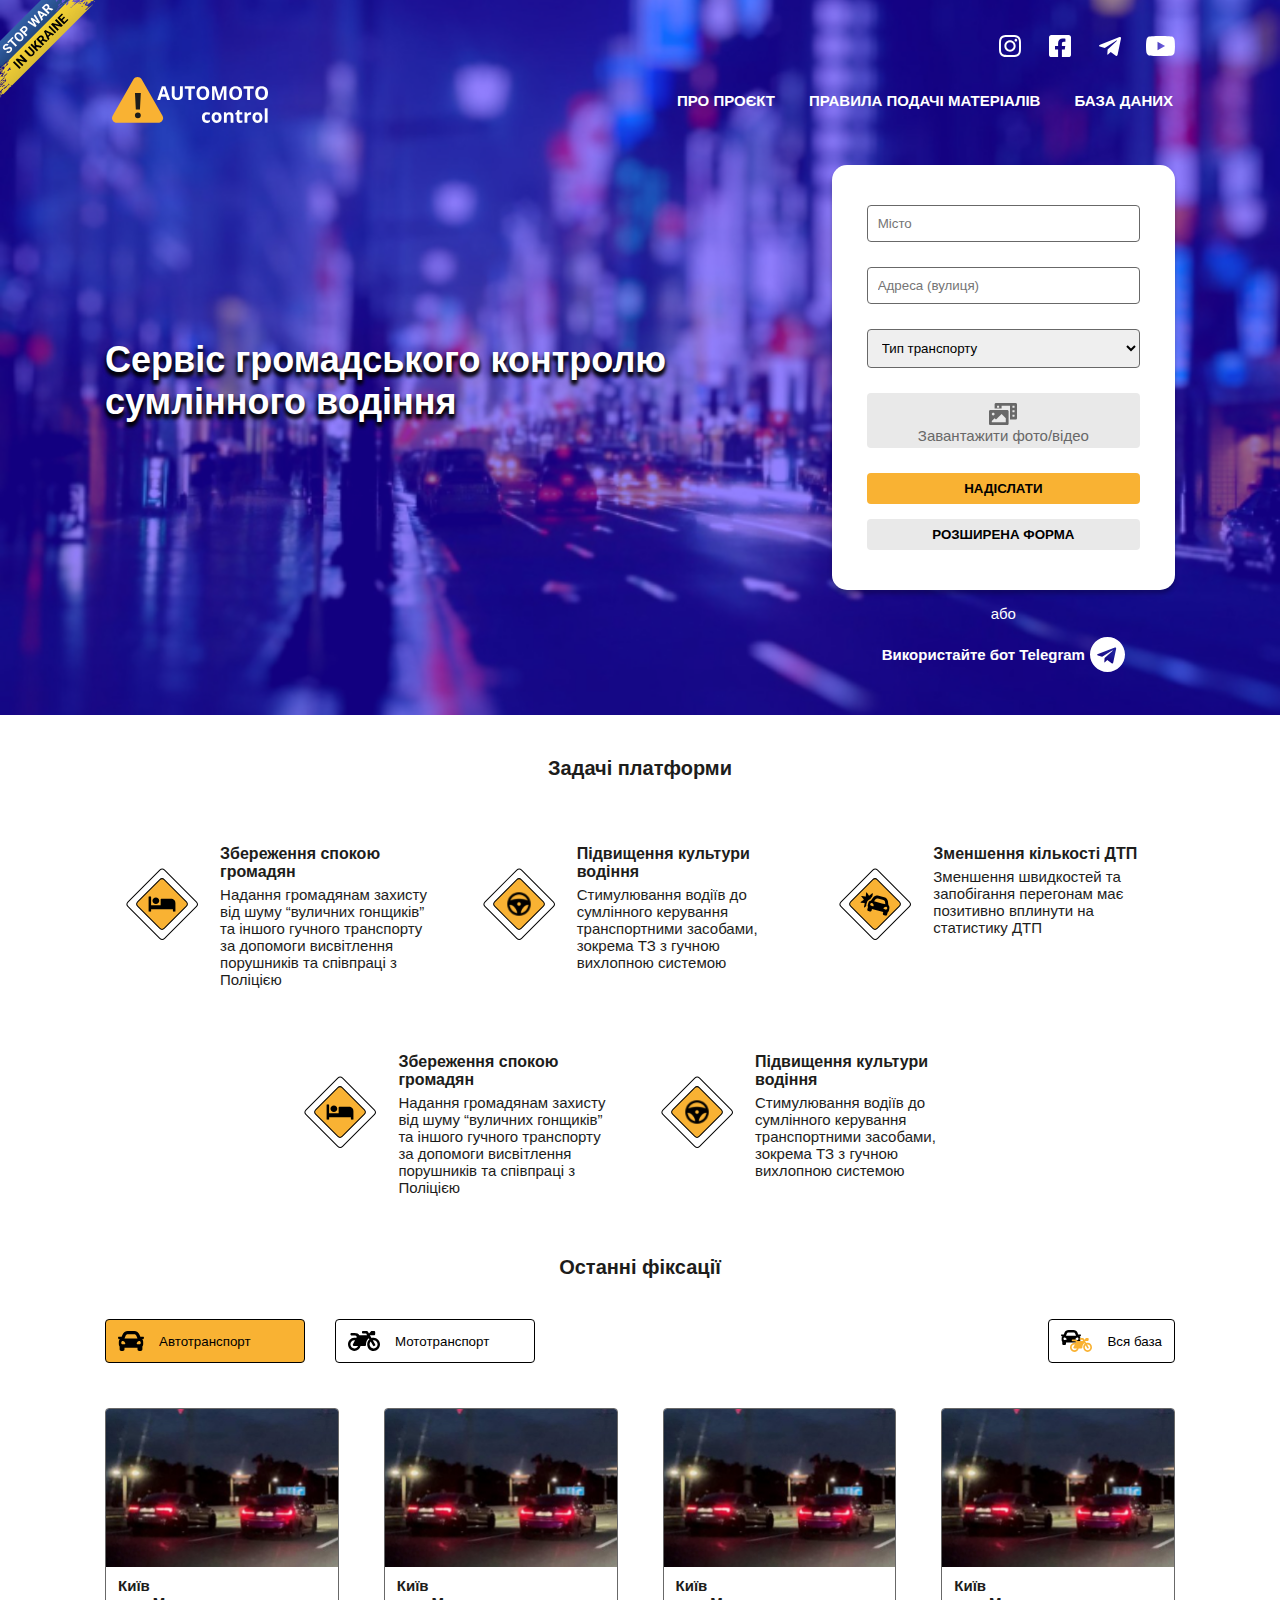
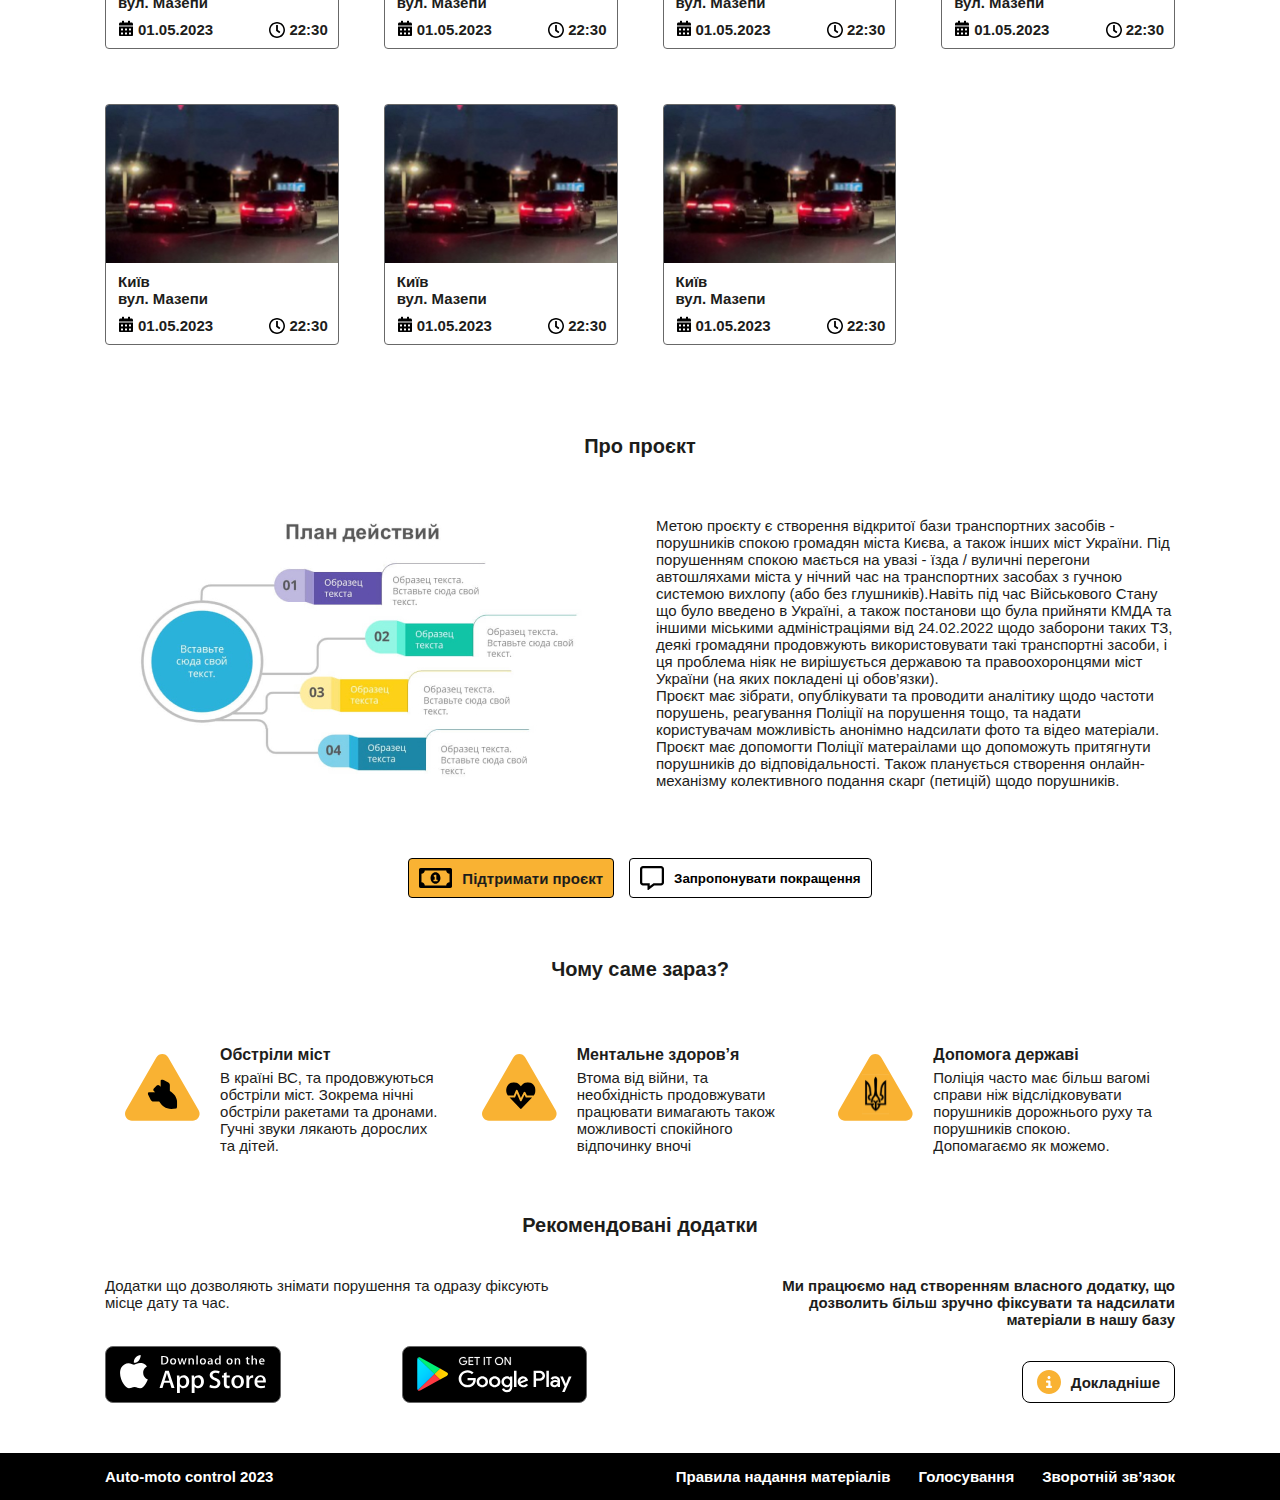
==== commit 61120610: "Info page and modal windows were added" ====
--- a/index.html
+++ b/index.html
@@ -171,6 +171,9 @@
               <button type="submit" class="button--submit">
                 НАДІСЛАТИ
               </button>
+              <button type="button" class="button--another-form open-modal open-modal--another-form">
+                РОЗШИРЕНА ФОРМА
+              </button>
             </form>
             <p>або</p>
             <a href="">
@@ -673,6 +676,38 @@
         </div>
       </div>
     </section>
+    <section class="section section--apps">
+      <div class="container">
+        <h2 class="title--section">
+          Рекомендовані додатки
+        </h2>
+        <div class="apps-content">
+          <div class="apps-descrption">
+            <p>
+              Додатки що дозволяють знімати порушення та одразу фіксують місце дату та час.
+            </p>
+            <div class="apps-links">
+              <a href="https://apps.apple.com/us/app/axon-capture/id680982121" target="_blank">
+                <img src="./images/app-store.svg" alt="App store">
+              </a>
+              <a href="https://play.google.com/store/apps/details?id=com.smartwalkie.olivecast&hl=ru" target="_blank">
+                <img src="./images/google-play.svg" alt="Google play">
+              </a>
+            </div>
+          </div>
+          <div class="apps-info">
+            <p>
+              Ми працюємо над створенням власного додатку, що дозволить більш зручно фіксувати та надсилати
+              матеріали в нашу базу
+            </p>
+            <a href="">
+              <img src="./images/info.svg" alt="Докладніше">
+              <strong>Докладніше</strong>
+            </a>
+          </div>
+        </div>
+      </div>
+    </section>
     <section class="modal">
       <div class="modal__wrapper modal__wrapper--additional hidden">
         <button type="button" class="close-modal close-modal--additional">
@@ -680,7 +715,7 @@
             <path d="M0.413849 11.6088C-0.13277 12.1554 -0.13277 13.0431 0.413849 13.5898C0.960468 14.1364 1.84818 14.1364 2.39479 13.5898L6.99951 8.98067L11.609 13.5858C12.1557 14.1324 13.0429 14.1324 13.5895 13.5858C14.1362 13.0392 14.1362 12.1515 13.5895 11.6049L8.98046 7.00016L13.5852 2.39107C14.1318 1.84445 14.1318 0.956742 13.5852 0.410123C13.0386 -0.136496 12.1508 -0.136496 11.6042 0.410123L6.99951 5.01921L2.39042 0.414495C1.8438 -0.132124 0.956095 -0.132124 0.409476 0.414495C-0.137143 0.961114 -0.137143 1.84882 0.409476 2.39544L5.01857 7.00016L0.413849 11.6092V11.6088Z"/>
           </svg>
         </button>
-        <form action="" class="modal__form">
+        <form action="" class="modal__form greeting__form">
           <input name="name" type="text" placeholder="Ім'я">
           <input name="phone" type="tel" placeholder="Телефон">
           <input name="email" type="email" placeholder="E-main">
@@ -688,14 +723,14 @@
           <button type="submit" class="button--submit">Надіслати</button>
         </form>
       </div>
-      <div class="modal__wrapper modal__wrapper--main ">
+      <div class="modal__wrapper modal__wrapper--main hidden">
         <button type="button" class="close-modal close-modal--main">
           <svg width="14" height="14" viewBox="0 0 14 14" xmlns="http://www.w3.org/2000/svg">
             <path d="M0.413849 11.6088C-0.13277 12.1554 -0.13277 13.0431 0.413849 13.5898C0.960468 14.1364 1.84818 14.1364 2.39479 13.5898L6.99951 8.98067L11.609 13.5858C12.1557 14.1324 13.0429 14.1324 13.5895 13.5858C14.1362 13.0392 14.1362 12.1515 13.5895 11.6049L8.98046 7.00016L13.5852 2.39107C14.1318 1.84445 14.1318 0.956742 13.5852 0.410123C13.0386 -0.136496 12.1508 -0.136496 11.6042 0.410123L6.99951 5.01921L2.39042 0.414495C1.8438 -0.132124 0.956095 -0.132124 0.409476 0.414495C-0.137143 0.961114 -0.137143 1.84882 0.409476 2.39544L5.01857 7.00016L0.413849 11.6092V11.6088Z"/>
           </svg>
         </button>
         <div class="greeting__content-contact">
-          <form class="greeting__form">
+          <form class="greeting__form modal__form">
             <input name="city" type="text" placeholder="Місто">
             <input name="adress" type="text" placeholder="Адреса (вулиця)">
             <select name="transport">
@@ -716,6 +751,9 @@
             </label>
             <button type="submit" class="button--submit">
               НАДІСЛАТИ
+            </button>
+            <button type="button" class="button--another-form open-modal open-modal--another-form">
+              РОЗШИРЕНА ФОРМА
             </button>
           </form>
           <p>або</p>
@@ -729,6 +767,62 @@
           </a>
         </div>
       </div>
+
+      <div class="modal__wrapper modal__wrapper--another-form hidden">
+        <button type="button" class="close-modal close-modal--main">
+          <svg width="14" height="14" viewBox="0 0 14 14" xmlns="http://www.w3.org/2000/svg">
+            <path d="M0.413849 11.6088C-0.13277 12.1554 -0.13277 13.0431 0.413849 13.5898C0.960468 14.1364 1.84818 14.1364 2.39479 13.5898L6.99951 8.98067L11.609 13.5858C12.1557 14.1324 13.0429 14.1324 13.5895 13.5858C14.1362 13.0392 14.1362 12.1515 13.5895 11.6049L8.98046 7.00016L13.5852 2.39107C14.1318 1.84445 14.1318 0.956742 13.5852 0.410123C13.0386 -0.136496 12.1508 -0.136496 11.6042 0.410123L6.99951 5.01921L2.39042 0.414495C1.8438 -0.132124 0.956095 -0.132124 0.409476 0.414495C-0.137143 0.961114 -0.137143 1.84882 0.409476 2.39544L5.01857 7.00016L0.413849 11.6092V11.6088Z"/>
+          </svg>
+        </button>
+        <div class="greeting__content-contact">
+          <form class="greeting__form modal__form">
+            <input name="city" type="text" placeholder="Місто">
+            <input name="adress" type="text" placeholder="Адреса (вулиця)">
+            <select name="transport">
+              <option value="nothing" disabled selected>
+                Тип транспорту
+              </option>
+              <option value="car">
+                Автотранспорт
+              </option>
+              <option value="bike">
+                Мототранспорт
+              </option>
+            </select>
+            <select name="time">
+              <option value="nothing" disabled selected>
+                Час
+              </option>
+              <option value="10:00">
+                10:00
+              </option>
+              <option value="10:30">
+                10:30
+              </option>
+              <option value="11:00">
+                11:00
+              </option>
+              <option value="11:30">
+                11:30
+              </option>
+            </select>
+            <input name="license" type="text" placeholder="Номер">
+            <textarea name="message" placeholder="Повідомлення"></textarea>
+            <label class="upload-label">
+              <input type="file" class="upload-input">
+              <img src="./images/upload-photo-and-video.svg" alt="Завантажити фото/відео">
+              <p>Завантажити фото/відео</p>
+            </label>
+            <button type="submit" class="button--submit">
+              НАДІСЛАТИ
+            </button>
+
+            <button class="close-modal close-modal--with-text">
+              до стандартної форми
+            </button>
+          </form>
+        </div>
+      </div>
     </section>
   </main>
   <footer>
--- a/style.css
+++ b/style.css
@@ -3,6 +3,7 @@
   --black-color: #000000;
   --white-color: #ffffff;
   --accent-orange-color: #f9b233;
+  --main-dark-color: #1d1d1b;
 
   --form-light-grey-color: #e9e9e9;
   --form-dark-grey-color: #686868;
@@ -11,7 +12,7 @@
   --padding-container-tablet: 25px;
   --padding-container-phone: 15px;
 
-  --geeting-section-height: 675px;
+  --geeting-section-height: 715px;
   --greeting-section-height-tablet: 435px;
   --greeting-section-height-phone: 510px;
 }
@@ -78,9 +79,9 @@
 
 body {
   font-family: 'Open Sans', sans-serif;
-  font-size: 13px;
+  font-size: 15px;
   font-weight: 400;
-  color: var(--black-color);
+  color: var(--main-dark-color);
 }
 
 img {
@@ -216,6 +217,18 @@
   color: var(--accent-orange-color);
   text-decoration: none;
 }
+
+.header--with-background {
+  padding-top: 35px;
+  padding-bottom: 95px;
+  background-image: linear-gradient(rgba(36, 0, 255, 0.5), rgba(36, 0, 255, 0.5)), url('./images/main__background.jpg');
+  background-position: center;
+  background-repeat: no-repeat;
+  background-size: cover;
+}
+.header--with-background .header-desktop {
+  margin-top: 0;
+}
 /*#endregion header*/
 
 /*#region greeting*/
@@ -267,13 +280,20 @@
 }
 
 .greeting__form input,
-.greeting__form select {
+.greeting__form select,
+.greeting__form textarea {
   display: block;
   width: 100%;
   padding: 10px;
   margin-bottom: 25px;
   border: 1px solid var(--form-dark-grey-color);
   border-radius: 4px;
+  outline: none;
+}
+.greeting__form input:focus,
+.greeting__form select:focus,
+.greeting__form textarea:focus {
+  border-color: var(--accent-orange-color);
 }
 .greeting__form select option{
   display: block;
@@ -313,6 +333,25 @@
 .greeting__form .upload-label p {
   text-align: center;
   color: var(--form-dark-grey-color);
+}
+.greeting__form textarea {
+  resize: none;
+}
+
+.button--another-form {
+  margin-top: 15px;
+  width: 100%;
+  padding: 7px;
+  font-weight: 700;
+  text-transform: uppercase;
+  background-color: var(--form-light-grey-color);
+  border: 1px solid transparent;
+  border-radius: 4px;
+  transition: all 0.4s;
+}
+.button--another-form:hover {
+  border-color: var(--form-light-grey-color);
+  background-color: var(--white-color);
 }
 
 .greeting__content-contact > p {
@@ -593,6 +632,67 @@
 }
 /*#endregion project*/
 
+/*#region apps*/
+.apps-content {
+  display: flex;
+  align-items: stretch;
+  justify-content: space-between;
+}
+.apps-descrption {
+  flex-basis: 45%;
+}
+.apps-descrption p {
+  max-width: 445px;
+  margin-bottom: 35px;
+}
+.apps-links {
+  display: flex;
+  align-items: stretch;
+  justify-content: space-between;
+  gap: 10px;
+}
+.apps-links a {
+  display: flex;
+  align-items: center;
+  justify-content: center;
+  padding: 8px 14px;
+  background-color: var(--black-color);
+  border: 1px solid var(--form-dark-grey-color);
+  border-radius: 8px;
+  transition: all 0.4s;
+}
+.apps-links a:hover {
+  background-color: var(--form-dark-grey-color);
+  border-color: var(--black-color);
+}
+.apps-info {
+  display: flex;
+  justify-content: space-between;
+  flex-direction: column;
+  flex-basis: 40%;
+}
+.apps-info p {
+  font-weight: 700;
+  text-align: right;
+}
+.apps-info a {
+  display: flex;
+  align-items: center;
+  justify-content: space-between;
+  gap: 10px;
+  width: max-content;
+  margin-left: auto;
+  padding: 8px 14px;
+  border-radius: 8px;
+  border: 1px solid var(--black-color);
+  transition: all 0.4s;
+}
+.apps-info a:hover {
+  border-color: var(--accent-orange-color);
+  color: var(--accent-orange-color);
+}
+/*#endregion apps*/
+
 /*#region footer*/
 footer {
   background-color: var(--black-color);
@@ -647,24 +747,26 @@
 .modal__wrapper {
   width: 90%;
   max-width: 380px;
-  padding: 25px 15px 35px;
   max-height: 90vh;
   margin: 0 auto;
   position: relative;
   top: 50%;
   transform: translateY(-50%);
+  max-height: 85vh;
+  overflow-y: scroll;
+  border-radius: 16px;
+}
+.modal__wrapper::-webkit-scrollbar {
+  width: 0.5em;
+}
+.modal__wrapper.hidden {
+  display: none;
+}
+.modal__wrapper .modal__form {
+  margin: 20px 10px;
+  margin-bottom: 0;
   background-color: var(--white-color);
   border-radius: 16px;
-}
-.modal__wrapper.hidden {
-  display: none;
-}
-.modal__form {
-  max-height: 80vh;
-  overflow-y: scroll;
-}
-.modal__form::-webkit-scrollbar {
-  width: 0.5em;
 }
 .modal__form input,
 .modal__form textarea {
@@ -692,8 +794,8 @@
   justify-content: center;
   padding: 5px;
   position: absolute;
-  top: -10px;
-  right: -10px;
+  top: 10px;
+  right: 0;
   background-color: var(--white-color);
   border-radius: 50%;
   border: 1px solid var(--black-color);
@@ -710,7 +812,68 @@
 .close-modal:hover svg {
   fill: var(--accent-orange-color);
 }
+
+.modal__wrapper--another-form {
+  padding: 0;
+}
+.close-modal--with-text {
+  position: static;
+  width: max-content;
+  margin: 25px auto 0;
+  border-radius: 0;
+  border: none;
+}
 /*#endregion modal*/
+
+/*#region infoPage*/
+.section--other-pages {
+  padding-top: 40px;
+  padding-bottom: 40px;
+}
+.section--info {
+  min-height: calc(100vh - 297px);
+}
+
+.title--other-pages {
+  font-size: 24px;
+  font-weight: 700;
+  margin-bottom: 25px;
+}
+.info__content p:not(:last-child) {
+  margin-bottom: 20px;
+}
+.info__content h3 {
+  font-weight: 700;
+  font-size: 16px;
+  margin-bottom: 15px;
+}
+.info__content ul {
+  margin-bottom: 20px;
+  margin-left: 20px;
+}
+.info__content ul li {
+  position: relative;
+  padding-left: 25px;
+  margin-bottom: 7px;
+}
+.info__content ul li:last-child {
+  margin-bottom: 0;
+}
+.info__content ul li::before {
+  content: '';
+  position: absolute;
+  top: 50%;
+  transform: translateY(-50%) rotate(45deg);
+  left: 0;
+  display: block;
+  width: 11px;
+  height: 11px;
+  background: var(--accent-orange-color);
+  border: 1px solid var(--black-color);
+  border-radius: 2px;
+}
+/*#endregion infoPage*/
+
 
 @media screen and (max-width: 1024px) {
   .header-desktop__navigation > a {
@@ -752,7 +915,7 @@
     padding: 2px;
   }
   .header-desktop__navigation-list {
-    gap: 20px;
+    gap: 10px;
   }
 
   .background,
@@ -845,7 +1008,7 @@
     max-height: 0;
   }
 
-  .modal__wrapper--main .greeting__form {
+  .modal__wrapper .greeting__form {
     display: block;
   }
   .modal__wrapper.modal__wrapper--main {
@@ -855,7 +1018,6 @@
     top: 10px;
     right: 3px;
   }
-
 
 
   .project__content-photo {
@@ -877,9 +1039,56 @@
     box-shadow: none;
     cursor: default;
   }
+
+
+  .apps-content {
+    flex-direction: column;
+  }
+  .apps-descrption {
+    flex-basis: 100%;
+    margin-bottom: 35px;
+  }
+  .apps-descrption p {
+    max-width: max-content;
+    margin-bottom: 15px;
+  }
+  .apps-links {
+    justify-content: flex-start;
+    gap: 25px;
+  }
+  .apps-links a {
+
+  }
+  .apps-links a img {
+    width: 120px;
+  }
+  .apps-info {
+    flex-basis: 100%;
+    flex-direction: row-reverse;
+    justify-content: space-between;
+  }
+  .apps-info p {
+    max-width: 500px;
+    width: 70%;
+  }
+  .apps-info a {
+    margin-left: 0;
+  }
+
+  .header--with-background {
+    padding-top: 30px;
+    padding-bottom: 75px;
+  }
+  .section--other-pages {
+    padding-top: 30px;
+    padding-bottom: 30px;
+  }
 }
 
 @media screen and (max-width: 640px) {
+  header > img {
+    display: none;
+  }
   .header-desktop {
     display: none;
   }
@@ -895,7 +1104,7 @@
   .header-mobile-buttons a {
     height: 38px;
     position: relative;
-    z-index: 1;
+    z-index: 2;
   }
   .header-mobile-button {
     padding: 0;
@@ -904,7 +1113,7 @@
     height: 22px;
     width: 28px;
     position: relative;
-    z-index: 1;
+    z-index: 2;
   }
   .header-mobile-button span {
     display: block;
@@ -932,6 +1141,7 @@
     right: 0;
     bottom: 0;
     left: 0;
+    z-index: 1;
     width: 100%;
     height: 100vh;
     display: flex;
@@ -990,6 +1200,18 @@
     flex-direction: column-reverse;
     gap: 20px;
   }
+
+  .header--with-background {
+    padding-top: 35px;
+    padding-bottom: 35px;
+  }
+  .header--with-background .header-mobile {
+    margin-top: 0;
+  }
+  .section--other-pages {
+    padding-top: 30px;
+    padding-bottom: 30px;
+  }
 }
 
 @media screen and (max-width: 500px) {
@@ -1062,9 +1284,23 @@
   footer {
     padding-top: 12px;
     padding-bottom: 12px;
-    margin-top: 65px;
+    margin-top: 50px;
   }
   .footer__nav {
     display: none;
   }
-}
+
+  .apps-info {
+    flex-direction: column;
+    gap: 15px;
+  }
+  .apps-info p {
+    text-align: left;
+    width: max-content;
+    max-width: 100%;
+  }
+  .header--with-background {
+    padding-top: 20px;
+    padding-bottom: 20px;
+  }
+}
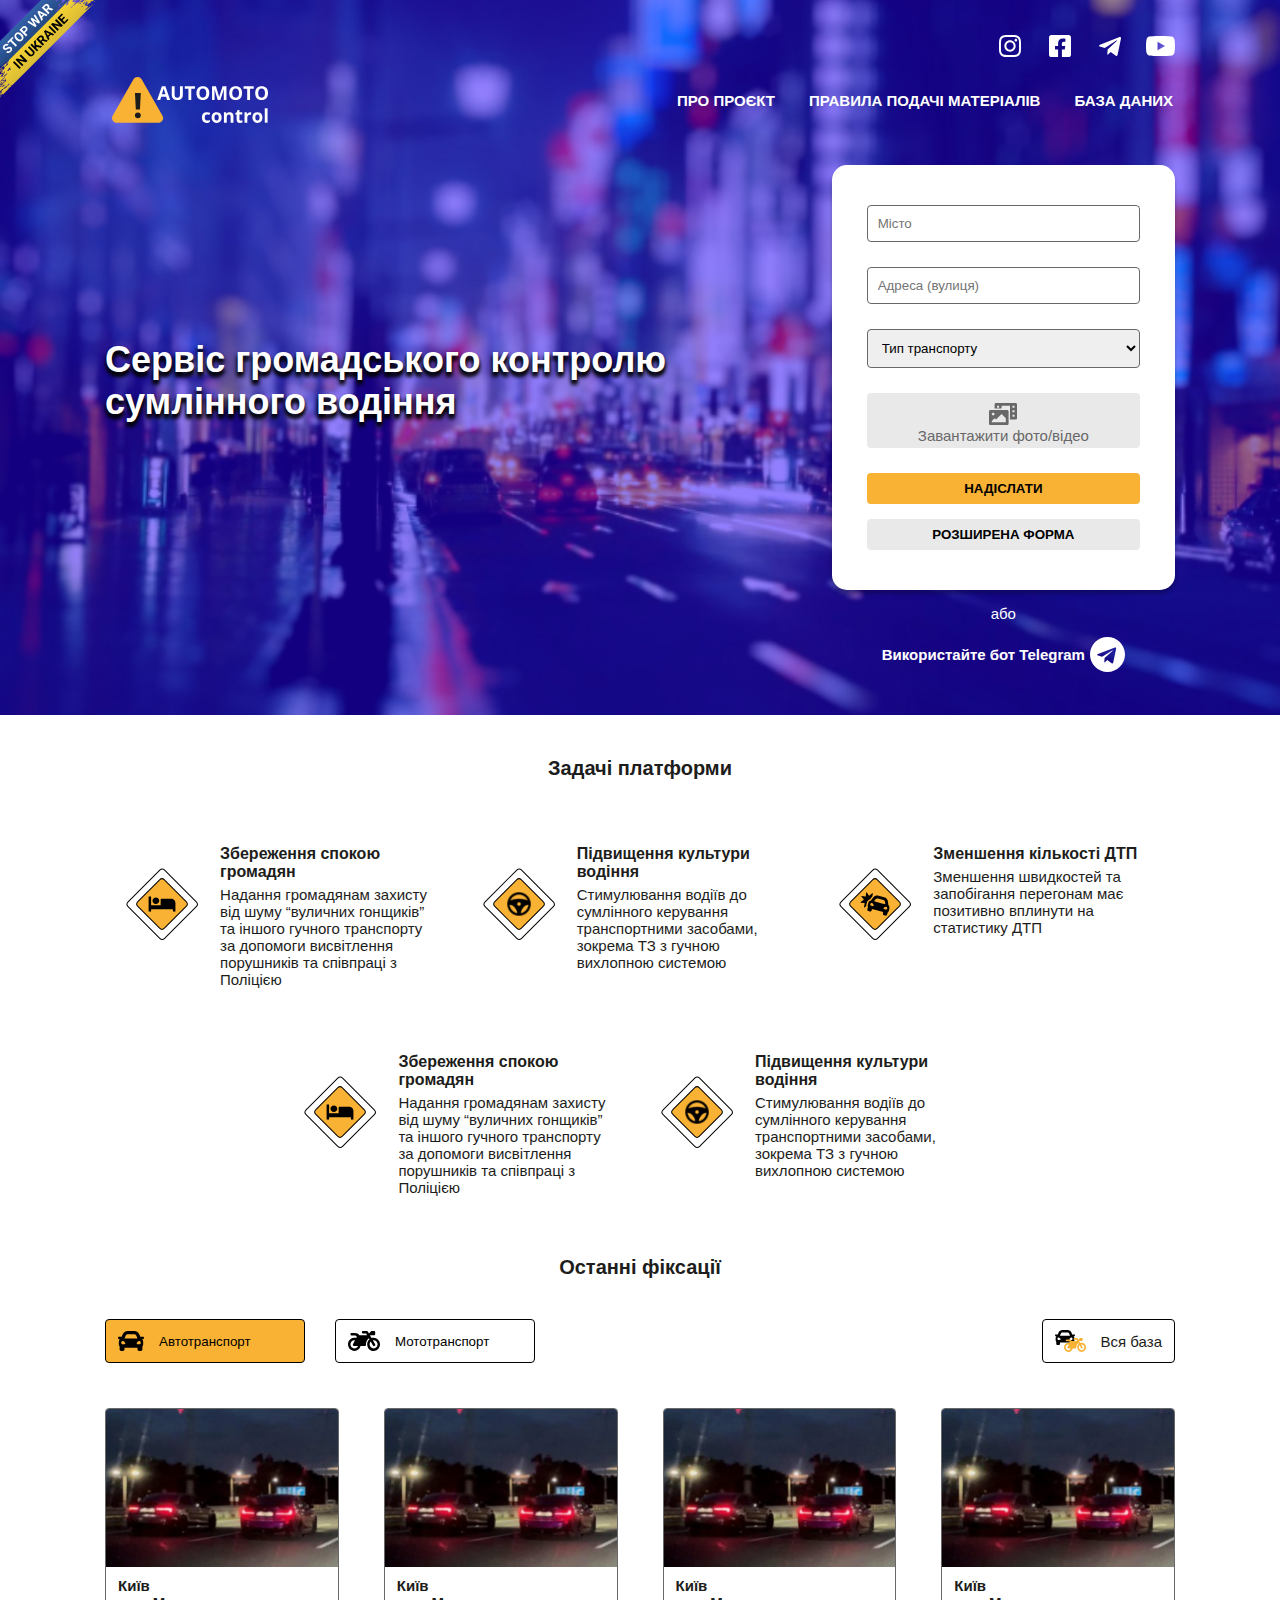
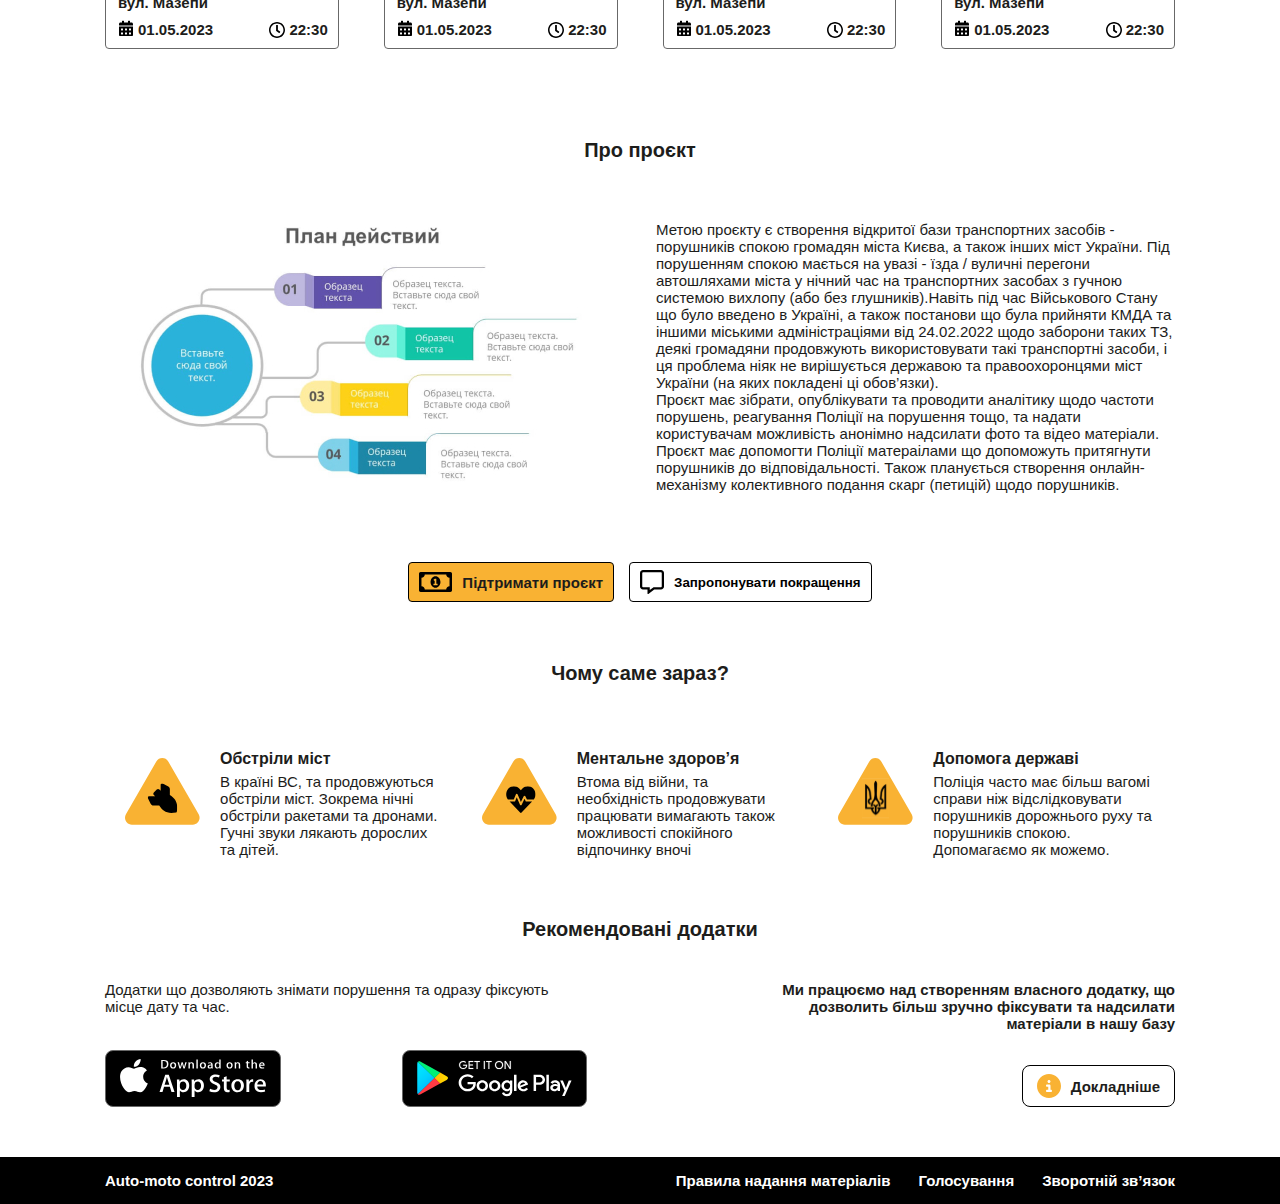
==== commit 51f84a69: "Fixed js code and some links" ====
--- a/index.html
+++ b/index.html
@@ -51,17 +51,17 @@
           <div class="header-desktop__navigation-container">
             <ul class="header-desktop__navigation-list">
               <li>
-                <a href="">
+                <a href="/">
                   ПРО ПРОЄКТ
                 </a>
               </li>
               <li>
-                <a href="">
+                <a href="./infoPage.html">
                   ПРАВИЛА ПОДАЧІ МАТЕРІАЛІВ
                 </a>
               </li>
               <li>
-                <a href="">
+                <a href="./blogPage.html">
                   БАЗА ДАНИХ
                 </a>
               </li>
@@ -83,19 +83,19 @@
         <div class="header-mobile-nav">
           <ul class="header-mobile-list">
             <li>
-              <a href="">ПРО ПРОЄКТ</a>
-            </li>
-            <li>
-              <a href="">ПРАВИЛА ПОДАЧІ МАТЕРІАЛІВ</a>
-            </li>
-            <li>
-              <a href="">БАЗА ДАНИХ</a>
+              <a href="/">ПРО ПРОЄКТ</a>
+            </li>
+            <li>
+              <a href="./infoPage.html">ПРАВИЛА ПОДАЧІ МАТЕРІАЛІВ</a>
+            </li>
+            <li>
+              <a href="./blogPage.html">БАЗА ДАНИХ</a>
             </li>
             <li>
               <a href="">ГОЛОСУВАННЯ</a>
             </li>
             <li>
-              <button>ЗВОРОТНІЙ ЗВ’ЯЗОК</button>
+              <button class="open-modal--aditional">ЗВОРОТНІЙ ЗВ’ЯЗОК</button>
             </li>
           </ul>
           <div class="header-mobile-social">
@@ -291,7 +291,7 @@
               </span>
             </button>
           </div>
-          <button id="allButton" class="cases__button cases__button--all">
+          <a href="./blogPage.html" id="allButton" class="cases__button cases__button--all">
             <svg width="31" height="22" viewBox="0 0 31 22" xmlns="http://www.w3.org/2000/svg">
               <path d="M19.5307 4.375H17.1921L16.5421 2.75C15.8741 1.0793 14.28 0 12.4803 0H7.5194C5.72018 0 4.12564 1.0793 3.45728 2.75L2.80728 4.375H0.468999C0.163921 4.375 -0.0599078 4.66172 0.0143111 4.95742L0.248686 5.89492C0.30064 6.10352 0.48814 6.25 0.703375 6.25H1.48736C0.96275 6.7082 0.624859 7.37422 0.624859 8.125V10C0.624859 10.6297 0.865484 11.198 1.24986 11.6379V13.75C1.24986 14.4402 1.80963 15 2.49986 15H3.74986C4.4401 15 4.99986 14.4402 4.99986 13.75V12.5H14.9999V13.75C14.9999 14.4402 15.5596 15 16.2499 15H17.4999C18.1901 15 18.7499 14.4402 18.7499 13.75V11.6379C19.1343 11.1984 19.3749 10.6301 19.3749 10V8.125C19.3749 7.37422 19.037 6.7082 18.5128 6.25H19.2968C19.512 6.25 19.6995 6.10352 19.7514 5.89492L19.9858 4.95742C20.0597 4.66172 19.8358 4.375 19.5307 4.375ZM5.77838 3.67852C6.06315 2.9668 6.7526 2.5 7.5194 2.5H12.4803C13.2471 2.5 13.9366 2.9668 14.2214 3.67852L14.9999 5.625H4.99986L5.77838 3.67852ZM3.74986 9.99219C2.99986 9.99219 2.49986 9.49375 2.49986 8.74609C2.49986 7.99844 2.99986 7.5 3.74986 7.5C4.49986 7.5 5.62487 8.62148 5.62487 9.36914C5.62487 10.1168 4.49986 9.99219 3.74986 9.99219ZM16.2499 9.99219C15.4999 9.99219 14.3749 10.1168 14.3749 9.36914C14.3749 8.62148 15.4999 7.5 16.2499 7.5C16.9999 7.5 17.4999 7.99844 17.4999 8.74609C17.4999 9.49375 16.9999 9.99219 16.2499 9.99219Z" fill="black"/>
               <path d="M26.6283 12.6666C26.1162 12.6629 25.6282 12.7504 25.1711 12.9181L24.0404 10.9166H26.8723C27.3294 10.9166 27.6971 10.5265 27.6971 10.0416V8.87499C27.6971 8.3901 27.3294 8 26.8723 8H25.3154C25.0817 8 24.8583 8.10573 24.7037 8.28802L23.4149 9.8083L22.6313 8.42291C22.4801 8.16041 22.212 8 21.9233 8H19.1739C18.8715 8 18.6241 8.2625 18.6241 8.58332V9.16665C18.6241 9.48748 18.8715 9.74997 19.1739 9.74997H21.4559L22.1158 10.9166H16.8335C16.2252 10.0744 15.2904 9.45831 13.4002 9.45831H11.4928C11.0288 9.45831 10.6404 9.85934 10.6508 10.3515C10.6576 10.8255 11.0254 11.2083 11.4756 11.2083H13.4002C14.2422 11.2083 14.7302 11.6057 15.0429 12.1124L14.6546 12.8598C14.2078 12.7176 13.7301 12.652 13.2352 12.6702C10.9223 12.7577 9.0561 14.7666 9.00111 17.2238C8.94612 19.8524 10.936 21.9998 13.4002 21.9998C15.4485 21.9998 17.1703 20.5123 17.6618 18.4998H20.5555C21.0264 18.4998 21.401 18.0842 21.3803 17.5847C21.3082 15.8676 21.9818 14.1686 23.3118 13.0275L23.7414 13.7858C22.7928 14.6499 22.1914 15.9332 22.2017 17.366C22.2189 19.9035 24.1676 21.9779 26.5595 21.9998C29.0203 22.0253 31.0205 19.9035 30.9998 17.2931C30.9758 14.7556 29.0203 12.6848 26.6283 12.6666ZM13.4002 20.2498C11.8846 20.2498 10.6508 18.941 10.6508 17.3332C10.6508 15.7254 11.8846 14.4166 13.4002 14.4166C13.5445 14.4166 13.6889 14.4275 13.8298 14.453L12.4035 17.2019C12.1011 17.7853 12.4997 18.4998 13.1252 18.4998H15.9193C15.4932 19.5279 14.524 20.2498 13.4002 20.2498ZM29.3433 17.4936C29.2677 18.9738 28.1405 20.1696 26.7486 20.2462C25.1642 20.3373 23.8479 18.9957 23.8479 17.3332C23.8479 16.553 24.1366 15.8457 24.6075 15.3244L26.3052 18.3285C26.4599 18.6056 26.8001 18.6931 27.0613 18.529L27.5321 18.23C27.7933 18.066 27.8758 17.7051 27.7212 17.428L26.0509 14.4785C26.2296 14.4384 26.4118 14.4202 26.5973 14.4202C28.1645 14.4166 29.4258 15.8129 29.3433 17.4936Z" fill="#F9B233"/>
@@ -299,276 +299,178 @@
             <span>
               Вся база
             </span>
-          </button>
+          </a>
         </div>
         <div id="carContent" class="cases__cards active">
           <div class="cases__card">
-            <div class="cases__card-photo">
-              <img src="./images/cases__card-photo.jpg" alt="">
-            </div>
-            <p>
-              Київ
-            </p>
-            <p>
-              вул. Мазепи
-            </p>
-            <div class="cases__card-info">
-              <p>
-                01.05.2023
-              </p>
-              <p>
-                22:30
-              </p>
-            </div>
+            <a href="./cardPage.html">
+              <div class="cases__card-photo">
+                <img src="./images/cases__card-photo.jpg" alt="">
+              </div>
+              <p>
+                Київ
+              </p>
+              <p>
+                вул. Мазепи
+              </p>
+              <div class="cases__card-info">
+                <p>
+                  01.05.2023
+                </p>
+                <p>
+                  22:30
+                </p>
+              </div>
+            </a>
           </div>
           <div class="cases__card">
-            <div class="cases__card-photo">
-              <img src="./images/cases__card-photo.jpg" alt="">
-            </div>
-            <p>
-              Київ
-            </p>
-            <p>
-              вул. Мазепи
-            </p>
-            <div class="cases__card-info">
-              <p>
-                01.05.2023
-              </p>
-              <p>
-                22:30
-              </p>
-            </div>
+            <a href="./cardPage.html">
+              <div class="cases__card-photo">
+                <img src="./images/cases__card-photo.jpg" alt="">
+              </div>
+              <p>
+                Київ
+              </p>
+              <p>
+                вул. Мазепи
+              </p>
+              <div class="cases__card-info">
+                <p>
+                  01.05.2023
+                </p>
+                <p>
+                  22:30
+                </p>
+              </div>
+            </a>
           </div>
           <div class="cases__card">
-            <div class="cases__card-photo">
-              <img src="./images/cases__card-photo.jpg" alt="">
-            </div>
-            <p>
-              Київ
-            </p>
-            <p>
-              вул. Мазепи
-            </p>
-            <div class="cases__card-info">
-              <p>
-                01.05.2023
-              </p>
-              <p>
-                22:30
-              </p>
-            </div>
+            <a href="./cardPage.html">
+              <div class="cases__card-photo">
+                <img src="./images/cases__card-photo.jpg" alt="">
+              </div>
+              <p>
+                Київ
+              </p>
+              <p>
+                вул. Мазепи
+              </p>
+              <div class="cases__card-info">
+                <p>
+                  01.05.2023
+                </p>
+                <p>
+                  22:30
+                </p>
+              </div>
+            </a>
           </div>
           <div class="cases__card">
-            <div class="cases__card-photo">
-              <img src="./images/cases__card-photo.jpg" alt="">
-            </div>
-            <p>
-              Київ
-            </p>
-            <p>
-              вул. Мазепи
-            </p>
-            <div class="cases__card-info">
-              <p>
-                01.05.2023
-              </p>
-              <p>
-                22:30
-              </p>
-            </div>
-          </div>
-          <div class="cases__card">
-            <div class="cases__card-photo">
-              <img src="./images/cases__card-photo.jpg" alt="">
-            </div>
-            <p>
-              Київ
-            </p>
-            <p>
-              вул. Мазепи
-            </p>
-            <div class="cases__card-info">
-              <p>
-                01.05.2023
-              </p>
-              <p>
-                22:30
-              </p>
-            </div>
-          </div>
-          <div class="cases__card">
-            <div class="cases__card-photo">
-              <img src="./images/cases__card-photo.jpg" alt="">
-            </div>
-            <p>
-              Київ
-            </p>
-            <p>
-              вул. Мазепи
-            </p>
-            <div class="cases__card-info">
-              <p>
-                01.05.2023
-              </p>
-              <p>
-                22:30
-              </p>
-            </div>
-          </div>
-          <div class="cases__card">
-            <div class="cases__card-photo">
-              <img src="./images/cases__card-photo.jpg" alt="">
-            </div>
-            <p>
-              Київ
-            </p>
-            <p>
-              вул. Мазепи
-            </p>
-            <div class="cases__card-info">
-              <p>
-                01.05.2023
-              </p>
-              <p>
-                22:30
-              </p>
-            </div>
+            <a href="./cardPage.html">
+              <div class="cases__card-photo">
+                <img src="./images/cases__card-photo.jpg" alt="">
+              </div>
+              <p>
+                Київ
+              </p>
+              <p>
+                вул. Мазепи
+              </p>
+              <div class="cases__card-info">
+                <p>
+                  01.05.2023
+                </p>
+                <p>
+                  22:30
+                </p>
+              </div>
+            </a>
           </div>
         </div>
         <div id="bikeContent" class="cases__cards">
           <div class="cases__card">
-            <div class="cases__card-photo">
-              <img src="./images/cases__card-photo.jpg" alt="">
-            </div>
-            <p>
-              Черкаси
-            </p>
-            <p>
-              вул. Чорновола
-            </p>
-            <div class="cases__card-info">
-              <p>
-                01.05.2023
-              </p>
-              <p>
-                22:30
-              </p>
-            </div>
+            <a href="./cardPage.html">
+              <div class="cases__card-photo">
+                <img src="./images/cases__card-photo.jpg" alt="">
+              </div>
+              <p>
+                Київ
+              </p>
+              <p>
+                вул. Мазепи
+              </p>
+              <div class="cases__card-info">
+                <p>
+                  01.05.2023
+                </p>
+                <p>
+                  22:30
+                </p>
+              </div>
+            </a>
           </div>
           <div class="cases__card">
-            <div class="cases__card-photo">
-              <img src="./images/cases__card-photo.jpg" alt="">
-            </div>
-            <p>
-              Київ
-            </p>
-            <p>
-              вул. Мазепи
-            </p>
-            <div class="cases__card-info">
-              <p>
-                01.05.2023
-              </p>
-              <p>
-                22:30
-              </p>
-            </div>
+            <a href="./cardPage.html">
+              <div class="cases__card-photo">
+                <img src="./images/cases__card-photo.jpg" alt="">
+              </div>
+              <p>
+                Київ
+              </p>
+              <p>
+                вул. Мазепи
+              </p>
+              <div class="cases__card-info">
+                <p>
+                  01.05.2023
+                </p>
+                <p>
+                  22:30
+                </p>
+              </div>
+            </a>
           </div>
           <div class="cases__card">
-            <div class="cases__card-photo">
-              <img src="./images/cases__card-photo.jpg" alt="">
-            </div>
-            <p>
-              Київ
-            </p>
-            <p>
-              вул. Мазепи
-            </p>
-            <div class="cases__card-info">
-              <p>
-                01.05.2023
-              </p>
-              <p>
-                22:30
-              </p>
-            </div>
+            <a href="./cardPage.html">
+              <div class="cases__card-photo">
+                <img src="./images/cases__card-photo.jpg" alt="">
+              </div>
+              <p>
+                Київ
+              </p>
+              <p>
+                вул. Мазепи
+              </p>
+              <div class="cases__card-info">
+                <p>
+                  01.05.2023
+                </p>
+                <p>
+                  22:30
+                </p>
+              </div>
+            </a>
           </div>
           <div class="cases__card">
-            <div class="cases__card-photo">
-              <img src="./images/cases__card-photo.jpg" alt="">
-            </div>
-            <p>
-              Київ
-            </p>
-            <p>
-              вул. Мазепи
-            </p>
-            <div class="cases__card-info">
-              <p>
-                01.05.2023
-              </p>
-              <p>
-                22:30
-              </p>
-            </div>
-          </div>
-          <div class="cases__card">
-            <div class="cases__card-photo">
-              <img src="./images/cases__card-photo.jpg" alt="">
-            </div>
-            <p>
-              Київ
-            </p>
-            <p>
-              вул. Мазепи
-            </p>
-            <div class="cases__card-info">
-              <p>
-                01.05.2023
-              </p>
-              <p>
-                22:30
-              </p>
-            </div>
-          </div>
-          <div class="cases__card">
-            <div class="cases__card-photo">
-              <img src="./images/cases__card-photo.jpg" alt="">
-            </div>
-            <p>
-              Київ
-            </p>
-            <p>
-              вул. Мазепи
-            </p>
-            <div class="cases__card-info">
-              <p>
-                01.05.2023
-              </p>
-              <p>
-                22:30
-              </p>
-            </div>
-          </div>
-          <div class="cases__card">
-            <div class="cases__card-photo">
-              <img src="./images/cases__card-photo.jpg" alt="">
-            </div>
-            <p>
-              Київ
-            </p>
-            <p>
-              вул. Мазепи
-            </p>
-            <div class="cases__card-info">
-              <p>
-                01.05.2023
-              </p>
-              <p>
-                22:30
-              </p>
-            </div>
+            <a href="./cardPage.html">
+              <div class="cases__card-photo">
+                <img src="./images/cases__card-photo.jpg" alt="">
+              </div>
+              <p>
+                Київ
+              </p>
+              <p>
+                вул. Мазепи
+              </p>
+              <div class="cases__card-info">
+                <p>
+                  01.05.2023
+                </p>
+                <p>
+                  22:30
+                </p>
+              </div>
+            </a>
           </div>
         </div>
       </div>
@@ -700,7 +602,7 @@
               Ми працюємо над створенням власного додатку, що дозволить більш зручно фіксувати та надсилати
               матеріали в нашу базу
             </p>
-            <a href="">
+            <a href="./infoPage.html">
               <img src="./images/info.svg" alt="Докладніше">
               <strong>Докладніше</strong>
             </a>
@@ -834,13 +736,13 @@
         <div class="footer__nav">
           <ul class="footer__nav-list">
             <li>
-              <a href="">Правила надання матеріалів</a>
+              <a href="./infoPage.html">Правила надання матеріалів</a>
             </li>
             <li>
               <a href="">Голосування</a>
             </li>
             <li>
-              <a href="">Зворотній зв’язок</a>
+              <a class="open-modal--aditional">Зворотній зв’язок</a>
             </li>
           </ul>
         </div>
@@ -848,6 +750,7 @@
     </div>
   </footer>
 
+  <script src="https://cdn.jsdelivr.net/npm/@fancyapps/ui@5.0/dist/fancybox/fancybox.umd.js"></script>
   <script src="./index.js"></script>
 </body>
 </html>--- a/style.css
+++ b/style.css
@@ -228,6 +228,9 @@
 }
 .header--with-background .header-desktop {
   margin-top: 0;
+}
+.header-mobile-list button {
+  background-color: transparent;
 }
 /*#endregion header*/
 
@@ -738,6 +741,7 @@
   transform: scale(0);
   opacity: 0;
   transition: all 0.4s;
+  z-index: 3;
 }
 .modal.active {
   opacity: 1;
@@ -822,6 +826,9 @@
   margin: 25px auto 0;
   border-radius: 0;
   border: none;
+}
+.modal__wrapper p {
+  margin-top: 25px;
 }
 /*#endregion modal*/
 
@@ -874,6 +881,145 @@
 }
 /*#endregion infoPage*/
 
+/*#region newsPage*/
+.news {
+  display: grid;
+  grid-template-columns: repeat(2, 1fr);
+  column-gap: 30px;
+  row-gap: 25px;
+  margin-bottom: 45px;
+}
+.news__card {
+  border: 1px solid var(--form-dark-grey-color);
+  border-radius: 4px;
+  overflow: hidden;
+}
+.news__card-photo img {
+  width: 100%;
+  max-height: 235px;
+}
+.news__card-info {
+  padding: 15px;
+}
+.news__card-info a {
+  transition: all 0.4s;
+}
+.news__card-info a:hover {
+  color: var(--accent-orange-color);
+  text-decoration: none;
+}
+.news__card-info p {
+  margin-top: 25px;
+  margin-left: auto;
+  width: max-content;
+}
+.news__pagination {
+  display: flex;
+  align-items: center;
+  justify-content: center;
+  gap: 15px;
+}
+.news__pagination li {
+  font-weight: 700;
+  cursor: pointer;
+}
+.news__pagination li.active {
+  color: var(--accent-orange-color);
+}
+/*#endregion newsPage*/
+
+/*#region postPage*/
+.section--post {
+  min-height: calc(100vh - 297px);
+}
+.post__photo {
+  float: left;
+  width: 50%;
+  max-width: 520px;
+  margin-right: 15px;
+  margin-bottom: 20px;
+}
+.post__photo img {
+  width: 100%;
+}
+/*#endregion postPage*/
+
+/*#region cardPage*/
+.card-page-info {
+  padding-left: 25px;
+  display: flex;
+  flex-wrap: wrap;
+  width: 100%;
+  max-width: 300px;
+  column-gap: 10px;
+  row-gap: 25px;
+  margin-bottom: 40px;
+}
+.card-page-info p {
+  position: relative;
+  flex-basis: calc(50% - 10px);
+}
+.card-page-info p::before {
+  content: '';
+  position: absolute;
+  top: 50%;
+  transform: translateY(-50%);
+  left: -25px;
+  display: block;
+  width: 16px;
+  height: 16px;
+  background-position: center;
+  background-size: contain;
+  background-repeat: no-repeat;
+}
+.card-page-info p.data::before {
+  background-image: url('./images/calendar.svg');
+}
+.card-page-info p.time::before {
+  background-image: url('./images/time.svg');
+}
+.card-page-info p.city::before {
+  background-image: url('./images/city.svg');
+}
+.card-page-info p.street::before {
+  background-image: url('./images/street.svg');
+}
+
+.card-page-video-wrapper {
+  position: relative;
+  width: 80%;
+  margin: 0 auto 55px;
+  background-color: #1d1d1b;
+}
+.card-page-video-wrapper::before {
+  content: "";
+  display: block;
+  padding-top: 55%;
+}
+.card-page-video-wrapper iframe {
+  position: absolute;
+  top: 0;
+  right: 0;
+  bottom: 0;
+  left: 0;
+  width: 100%;
+  height: 100%;
+}
+
+.card-page-fancybox-wrapper {
+  display: flex;
+  align-items: stretch;
+  justify-content: space-between;
+  flex-wrap: wrap;
+  gap: 20px;
+}
+.card-page-fancybox-wrapper a {
+  flex-basis: calc(25% - 20px);
+}
+.card-page-fancybox-wrapper a img {
+  width: 100%;
+}
+/*#endregion cardPage*/
 
 @media screen and (max-width: 1024px) {
   .header-desktop__navigation > a {
@@ -904,7 +1050,7 @@
   .section {
     padding-bottom: 15px;
   }
-  
+
   .container {
     padding-right: var(--padding-container-tablet);
     padding-left: var(--padding-container-tablet);
@@ -1019,7 +1165,6 @@
     right: 3px;
   }
 
-
   .project__content-photo {
     height: auto;
   }
@@ -1040,7 +1185,6 @@
     cursor: default;
   }
 
-
   .apps-content {
     flex-direction: column;
   }
@@ -1055,9 +1199,6 @@
   .apps-links {
     justify-content: flex-start;
     gap: 25px;
-  }
-  .apps-links a {
-
   }
   .apps-links a img {
     width: 120px;
@@ -1212,6 +1353,26 @@
     padding-top: 30px;
     padding-bottom: 30px;
   }
+
+  .post__photo {
+    float: none;
+    width: 100%;
+    max-width: 100%;
+    margin-right: 0;
+    margin-bottom: 15px;
+  }
+
+  .title--other-pages {
+    font-size: 20px;
+    margin-bottom: 15px;
+  }
+
+  .card-page-fancybox-wrapper {
+    justify-content: center;
+  }
+  .card-page-fancybox-wrapper a {
+    flex-basis: calc(50% - 20px);
+  }
 }
 
 @media screen and (max-width: 500px) {
@@ -1303,4 +1464,10 @@
     padding-top: 20px;
     padding-bottom: 20px;
   }
-}
+
+
+  .card-page-video-wrapper {
+    width: 100%;
+    margin: 0 auto 45px;
+  }
+}
